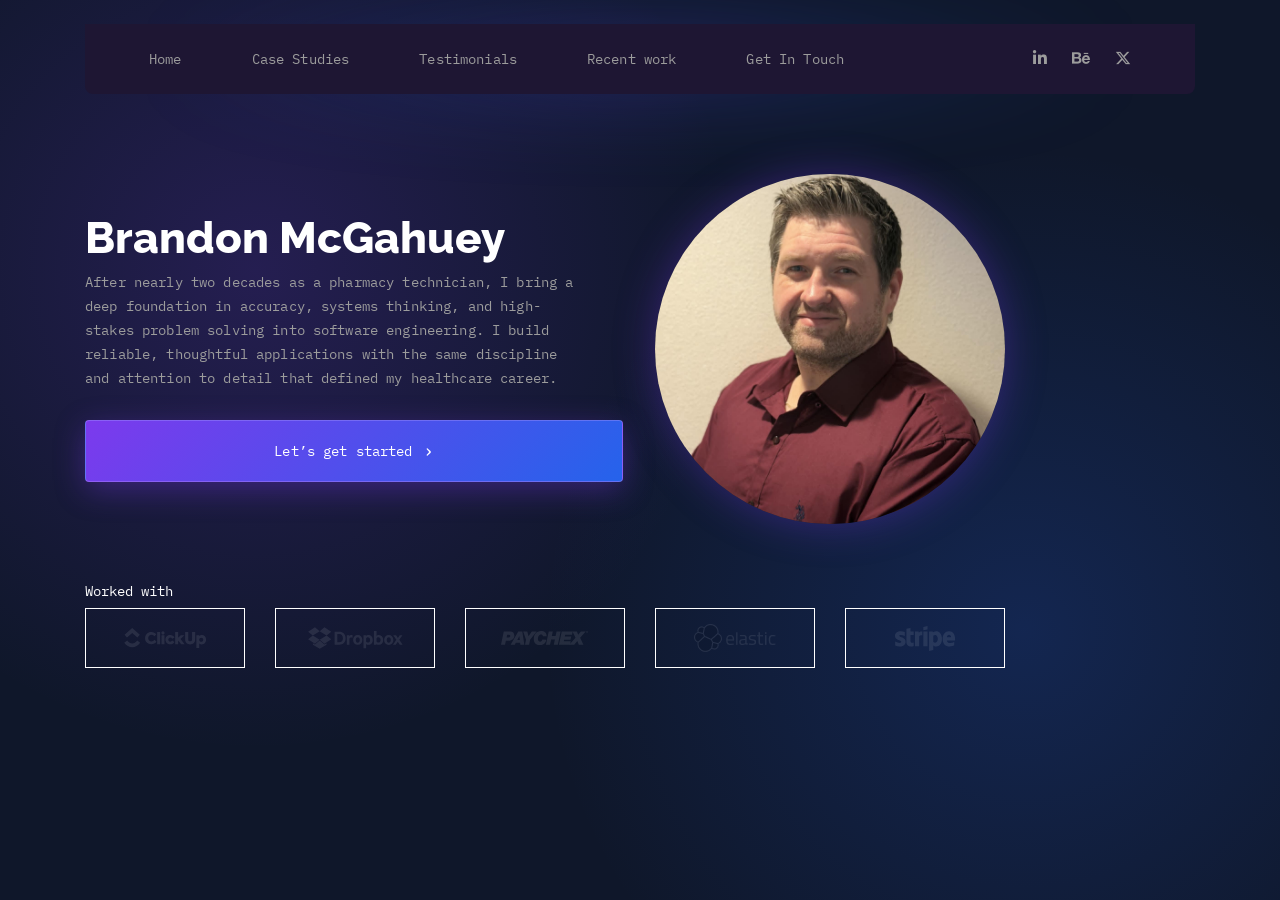
==== index.html @ 2f2c7488 "Iinitial commit - Personal Portfolio" ====
<!DOCTYPE html>
<html lang="en">
  <head>
    <meta charset="UTF-8" />
    <meta name="viewport" content="width=device-width, initial-scale=1.0" />
    <title>Personal Portfolio</title>

    <!-- Fonts -->
    <link rel="preconnect" href="https://fonts.googleapis.com" />
    <link rel="preconnect" href="https://fonts.gstatic.com" crossorigin />
    <link
      href="https://fonts.googleapis.com/css2?family=IBM+Plex+Mono:wght@400&family=Raleway:wght@800&display=swap"
      rel="stylesheet"
    />

    <!-- Font Awesome (social icons) -->
    <link
      rel="stylesheet"
      href="https://cdnjs.cloudflare.com/ajax/libs/font-awesome/6.5.0/css/all.min.css"
    />

    <link rel="stylesheet" href="styles.css" />
  </head>

  <body>
    <div class="page">
      <header class="site-header">
        <nav class="navbar">
          <ul class="nav-links">
            <li><a href="#home">Home</a></li>
            <li><a href="#case-studies">Case Studies</a></li>
            <li><a href="#testimonials">Testimonials</a></li>
            <li><a href="#recent-work">Recent work</a></li>
            <li><a href="#contact">Get In Touch</a></li>
          </ul>

          <div class="social-icons">
            <a href="https://www.linkedin.com/in/brandon-mcgahuey-cpht-8734a33b2/" 
              target="_blank"rel="noopener noreferrer"aria-label="LinkedIn"><i class="fa-brands fa-linkedin-in"></i></a>
            <a href="#" aria-label="Behance"><i class="fa-brands fa-behance"></i></a>
            <a href="#" aria-label="Twitter"><i class="fa-brands fa-x-twitter"></i></a>
          </div>
        </nav>
      </header>

      <main class="main" id="home">
        <section class="hero">
          <div class="hero-left">
            <h1 class="hero-title">Brandon McGahuey</h1>

            <p class="hero-text">
              After nearly two decades as a pharmacy technician, I bring a deep foundation in accuracy, systems thinking, and high-stakes problem solving into software engineering. I build reliable, thoughtful applications with the same discipline and attention to detail that defined my healthcare career.
            </p>

            <a class="cta" href="#case-studies">
              Let’s get started <span class="cta-arrow">›</span>
            </a>
          </div>

          <div class="hero-right">
            <img class="hero-photo" src="images/photo.jpg" alt="Portrait photo" />
          </div>
        </section>

        <section class="clients" aria-label="Worked with">
          <p class="clients-label">Worked with</p>

          <div class="clients-row">
            <div class="client-card">
              <img src="images/clickup.svg" alt="ClickUp" />
            </div>
            <div class="client-card">
              <img src="images/dropbox.svg" alt="Dropbox" />
            </div>
            <div class="client-card">
              <img src="images/paychex.svg" alt="Paychex" />
            </div>
            <div class="client-card">
              <img src="images/Elastic.png" alt="Elastic" />
            </div>
            <div class="client-card">
              <img src="images/stripe.svg" alt="Stripe" />
            </div>
          </div>
        </section>
      </main>
    </div>
  </body>
</html>
---- styles.css ----
:root {
  --bg: #0f172a;
  --card: #111827;

  --text: #ffffff;
  --muted: #9ca3af;

  --purple: #7c3aed;
  --blue: #2563eb;
  --glow: #a78bfa;

  --nav-bg: #1e1633;
  --border-dark: #ffffff;
}

* {
  box-sizing: border-box;
}

html,
body {
  height: 100%;
}

body {
  margin: 0;
  color: var(--text);
  background:
    radial-gradient(circle at 20% 30%, rgba(124, 58, 237, 0.20), transparent 40%),
    radial-gradient(circle at 80% 70%, rgba(37, 99, 235, 0.20), transparent 40%),
    var(--bg);
}

.page {
  min-height: 100vh;
}


.site-header,
.main {
  width: 1110px;
  margin: 0 auto;
}


.site-header {
  position: relative;
  padding-top: 24px;
}


.site-header::before {
  content: "";
  position: absolute;
  top: 0;
  left: 50%;
  transform: translateX(-50%);
  width: 90%;
  height: 120px;
  background: radial-gradient(
    ellipse at center,
    rgba(124, 58, 237, 0.35),
    rgba(37, 99, 235, 0.15),
    transparent 70%
  );
  filter: blur(40px);
  z-index: -1;}

.navbar {
  width: 1110px;
  min-height: 70px;      /* was height */
  height: auto;          /* allows it to grow */
  background: var(--nav-bg);
  border-radius: 0 0 8px 8px;

  display: flex;
  align-items: center;
  justify-content: space-between;
  flex-wrap: wrap;       /* allows wrapping inside */

  padding: 16px 64px;    /* vertical padding added */
  gap: 12px;             /* spacing when wrapping */
}

.nav-links {
  list-style: none;
  display: flex;
  gap: 70px;
  margin: 0;
  padding: 0;
}

.nav-links a {
  font-family: "IBM Plex Mono", monospace;
  font-size: 14px;
  font-weight: 400;
  letter-spacing: 0.01em;
  color: #9c9c9c;
  text-decoration: none;
  transition: color 180ms ease;
}

.nav-links a:hover {
  color: #ffffff;
}

.social-icons {
  display: flex;
  gap: 25px;
}

.social-icons a {
  color: #9c9c9c;
  text-decoration: none;
  transition: color 180ms ease, transform 180ms ease;
}

.social-icons a:hover {
  color: #ffffff;
  transform: translateY(-1px);
}


.main {
  padding-top: 80px;
}

.hero {
  display: flex;
  align-items: center;
  gap: 32px;
}

.hero-left {
  width: 538px;
  display: flex;
  flex-direction: column;
}

.hero-title {
  font-family: "Raleway", sans-serif;
  font-size: 44px;
  font-weight: 800;
  line-height: 1;
  letter-spacing: 0;
  color: #ffffff;
  margin: 0 0 10px 0; 
}

.hero-text {
  width: 492px;
  font-family: "IBM Plex Mono", monospace;
  font-size: 14px;
  font-weight: 400;
  line-height: 24px;
  letter-spacing: 0.01em;
  color: #9c9c9c;
  margin: 0 0 30px 0; 
}


.cta {
  display: inline-flex;
  align-items: center;
  justify-content: center;
  gap: 10px;

  padding: 21px 64px;
  border-radius: 4px;

  font-family: "IBM Plex Mono", monospace;
  font-size: 14px;
  font-weight: 400;
  letter-spacing: 0.01em;
  color: #ffffff;
  text-decoration: none;

  border: 1px solid rgba(167, 139, 250, 0.45);
  background: linear-gradient(135deg, var(--purple), var(--blue));

 
  box-shadow: 0 8px 30px rgba(124, 58, 237, 0.35);
  transition: transform 180ms ease, box-shadow 180ms ease, filter 180ms ease;
}

.cta:hover {
  transform: translateY(-1px);
  box-shadow: 0 10px 34px rgba(37, 99, 235, 0.38), 0 0 18px rgba(167, 139, 250, 0.25);
  filter: saturate(1.05);
}

.cta-arrow {
  font-size: 18px;
  line-height: 1;
}


.hero-right {
  width: 350px;
  height: 350px;
}

.hero-photo {
  width: 350px;
  height: 350px;
  border-radius: 50%;
  object-fit: cover;
  display: block;
}


.clients {
  margin-top: 60px;
}

.clients-label {
  font-family: "IBM Plex Mono", monospace;
  font-size: 14px;
  font-weight: 400;
  line-height: 1;
  letter-spacing: 0;
  color: #ffffff;
  margin: 0 0 10px 0; 
}

.clients-row {
  display: flex;
  gap: 30px;
  width: 920px;
}

.client-card {
  width: 160px;
  height: 60px;
  border: 1px solid var(--border-dark);
  display: flex;
  align-items: center;
  justify-content: center;
}

.client-card img {
  opacity: 0.3;
  max-width: 120px;
  height: auto;
}


@media (max-width: 1200px) {
  .site-header,
  .main,
  .navbar {
    width: calc(100% - 32px);
  }

  .navbar {
    padding: 20 24px;
  }

  .clients-row {
    width: 100%;
    flex-wrap: wrap;
  }
}

@media (max-width: 900px) {
  .hero {
    flex-direction: column;
    align-items: flex-start;
  }

  .hero-left {
    width: 100%;
  }

  .hero-text {
    width: 100%;
  }

  .hero-right {
    width: 280px;
    height: 280px;
  }

  .hero-photo {
    width: 280px;
    height: 280px;
  }

  .nav-links {
    gap: 22px;
    flex-wrap: wrap;
  }
}

.hero-photo {
  width: 350px;
  height: 350px;
  border-radius: 50%;
  object-fit: cover;
  object-position: 50% 3%;
  box-shadow: 0 0 40px rgba(124, 58, 237, 0.35);
}
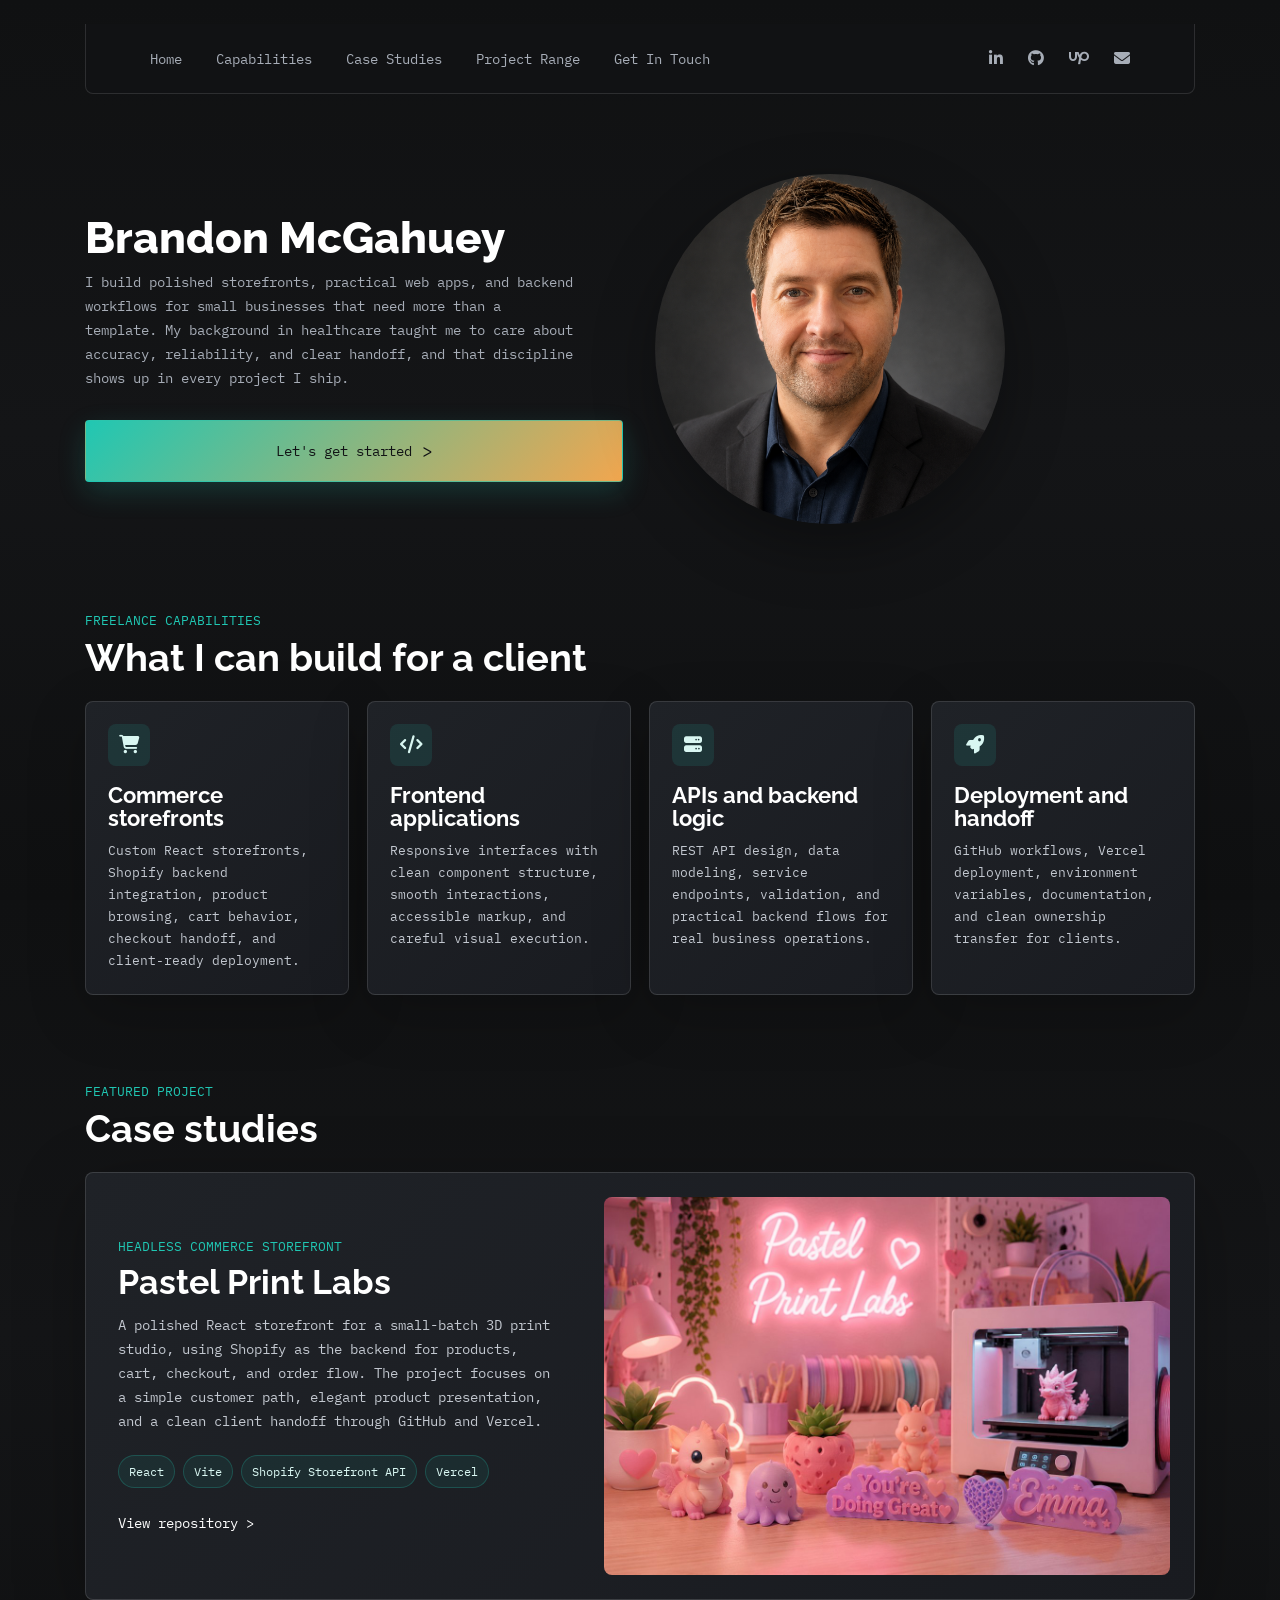
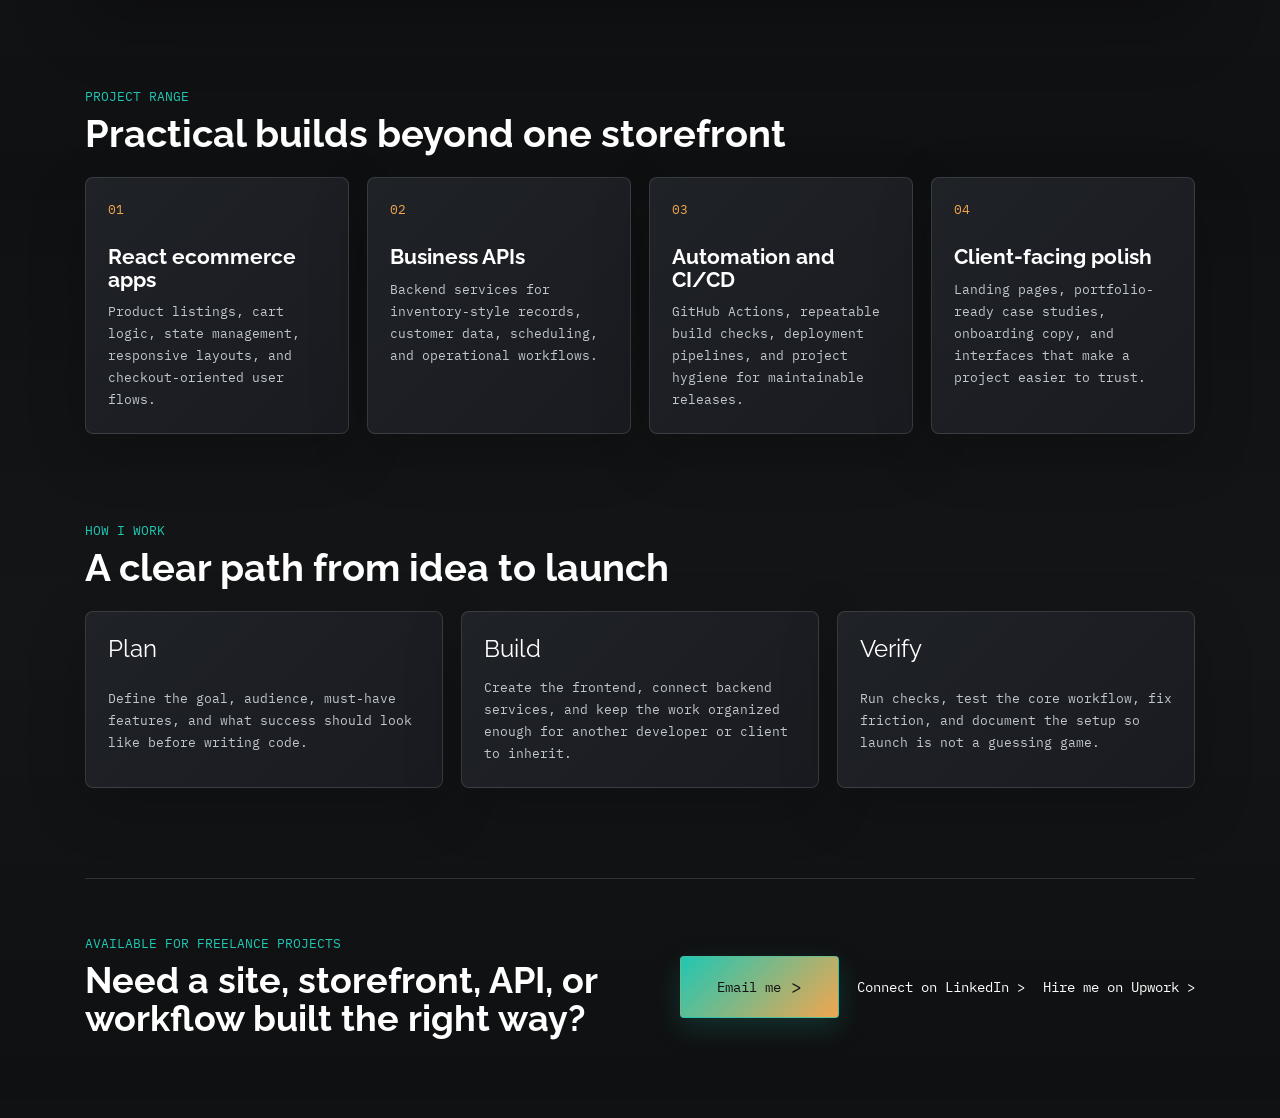
==== commit 44816336: "Update portfolio showcase" ====
--- a/index.html
+++ b/index.html
@@ -1,11 +1,12 @@
 <!DOCTYPE html>
 <html lang="en">
   <head>
+    <!-- ============ Meta / Page Setup ============ -->
     <meta charset="UTF-8" />
     <meta name="viewport" content="width=device-width, initial-scale=1.0" />
     <title>Personal Portfolio</title>
 
-    <!-- Fonts -->
+    <!-- ============ Fonts ============ -->
     <link rel="preconnect" href="https://fonts.googleapis.com" />
     <link rel="preconnect" href="https://fonts.gstatic.com" crossorigin />
     <link
@@ -13,77 +14,310 @@
       rel="stylesheet"
     />
 
-    <!-- Font Awesome (social icons) -->
+    <!-- ============ Icons (Font Awesome) ============ -->
     <link
       rel="stylesheet"
       href="https://cdnjs.cloudflare.com/ajax/libs/font-awesome/6.5.0/css/all.min.css"
     />
 
+    <!-- ============ CSS ============ -->
     <link rel="stylesheet" href="styles.css" />
   </head>
 
   <body>
+    <!-- ============ Page Wrapper (overall layout container) ============ -->
     <div class="page">
+      <!-- ============ Header / Navigation ============ -->
       <header class="site-header">
         <nav class="navbar">
+          <!-- Primary Navigation Links -->
           <ul class="nav-links">
             <li><a href="#home">Home</a></li>
+            <li><a href="#capabilities">Capabilities</a></li>
             <li><a href="#case-studies">Case Studies</a></li>
-            <li><a href="#testimonials">Testimonials</a></li>
-            <li><a href="#recent-work">Recent work</a></li>
+            <li><a href="#project-range">Project Range</a></li>
             <li><a href="#contact">Get In Touch</a></li>
           </ul>
 
+          <!-- Social Media Icons -->
           <div class="social-icons">
-            <a href="https://www.linkedin.com/in/brandon-mcgahuey-cpht-8734a33b2/" 
-              target="_blank"rel="noopener noreferrer"aria-label="LinkedIn"><i class="fa-brands fa-linkedin-in"></i></a>
-            <a href="#" aria-label="Behance"><i class="fa-brands fa-behance"></i></a>
-            <a href="#" aria-label="Twitter"><i class="fa-brands fa-x-twitter"></i></a>
+            <a
+              href="https://www.linkedin.com/in/brandon-mcgahuey-cpht-8734a33b2/"
+              target="_blank"
+              rel="noopener noreferrer"
+              aria-label="LinkedIn"
+            >
+              <i class="fa-brands fa-linkedin-in"></i>
+            </a>
+
+            <a
+              href="https://github.com/Branded4Lives"
+              target="_blank"
+              rel="noopener noreferrer"
+              aria-label="GitHub"
+            >
+              <i class="fa-brands fa-github"></i>
+            </a>
+
+            <a
+              href="https://www.upwork.com/freelancers/~014f712949679f8f4b?mp_source=share"
+              target="_blank"
+              rel="noopener noreferrer"
+              aria-label="Upwork"
+            >
+              <i class="fa-brands fa-upwork"></i>
+            </a>
+
+            <a href="mailto:bmcgahuey@gmail.com" aria-label="Email">
+              <i class="fa-solid fa-envelope"></i>
+            </a>
           </div>
         </nav>
       </header>
 
+      <!-- ============ Main Content ============ -->
       <main class="main" id="home">
+        <!-- ============ Hero Section ============ -->
         <section class="hero">
+          <!-- Left Side: Intro Text -->
           <div class="hero-left">
             <h1 class="hero-title">Brandon McGahuey</h1>
 
             <p class="hero-text">
-              After nearly two decades as a pharmacy technician, I bring a deep foundation in accuracy, systems thinking, and high-stakes problem solving into software engineering. I build reliable, thoughtful applications with the same discipline and attention to detail that defined my healthcare career.
+              I build polished storefronts, practical web apps, and backend
+              workflows for small businesses that need more than a template.
+              My background in healthcare taught me to care about accuracy,
+              reliability, and clear handoff, and that discipline shows up in
+              every project I ship.
             </p>
 
+            <!-- Call-to-Action Button/Link -->
             <a class="cta" href="#case-studies">
-              Let’s get started <span class="cta-arrow">›</span>
-            </a>
-          </div>
-
+              Let's get started <span class="cta-arrow">&gt;</span>
+            </a>
+          </div>
+
+          <!-- Right Side: Profile Image -->
           <div class="hero-right">
-            <img class="hero-photo" src="images/photo.jpg" alt="Portrait photo" />
-          </div>
-        </section>
-
-        <section class="clients" aria-label="Worked with">
-          <p class="clients-label">Worked with</p>
-
-          <div class="clients-row">
-            <div class="client-card">
-              <img src="images/clickup.svg" alt="ClickUp" />
+            <img
+              class="hero-photo"
+              src="images/profileimage.png"
+              alt="Portrait photo"
+            />
+          </div>
+        </section>
+
+        <!-- ============ Capabilities Section ============ -->
+        <section class="capabilities" id="capabilities" aria-label="Capabilities">
+          <div class="section-heading">
+            <p class="section-kicker">Freelance capabilities</p>
+            <h2>What I can build for a client</h2>
+          </div>
+
+          <div class="capability-grid">
+            <article class="capability-card">
+              <i class="fa-solid fa-cart-shopping" aria-hidden="true"></i>
+              <h3>Commerce storefronts</h3>
+              <p>
+                Custom React storefronts, Shopify backend integration, product
+                browsing, cart behavior, checkout handoff, and client-ready
+                deployment.
+              </p>
+            </article>
+
+            <article class="capability-card">
+              <i class="fa-solid fa-code" aria-hidden="true"></i>
+              <h3>Frontend applications</h3>
+              <p>
+                Responsive interfaces with clean component structure, smooth
+                interactions, accessible markup, and careful visual execution.
+              </p>
+            </article>
+
+            <article class="capability-card">
+              <i class="fa-solid fa-server" aria-hidden="true"></i>
+              <h3>APIs and backend logic</h3>
+              <p>
+                REST API design, data modeling, service endpoints, validation,
+                and practical backend flows for real business operations.
+              </p>
+            </article>
+
+            <article class="capability-card">
+              <i class="fa-solid fa-rocket" aria-hidden="true"></i>
+              <h3>Deployment and handoff</h3>
+              <p>
+                GitHub workflows, Vercel deployment, environment variables,
+                documentation, and clean ownership transfer for clients.
+              </p>
+            </article>
+          </div>
+        </section>
+
+        <!-- ============ Case Studies Section ============ -->
+        <section class="case-studies" id="case-studies">
+          <div class="section-heading">
+            <p class="section-kicker">Featured project</p>
+            <h2>Case studies</h2>
+          </div>
+
+          <article class="case-study-card">
+            <div class="case-study-copy">
+              <p class="project-type">Headless commerce storefront</p>
+              <h3>Pastel Print Labs</h3>
+
+              <p>
+                A polished React storefront for a small-batch 3D print studio,
+                using Shopify as the backend for products, cart, checkout, and
+                order flow. The project focuses on a simple customer path,
+                elegant product presentation, and a clean client handoff through
+                GitHub and Vercel.
+              </p>
+
+              <div class="project-tags" aria-label="Project technologies">
+                <span>React</span>
+                <span>Vite</span>
+                <span>Shopify Storefront API</span>
+                <span>Vercel</span>
+              </div>
+
+              <div class="project-actions">
+                <a
+                  class="project-link"
+                  href="https://github.com/Branded4Lives/Paste_print_labs_website_storefront"
+                  target="_blank"
+                  rel="noopener noreferrer"
+                >
+                  View repository <span aria-hidden="true">&gt;</span>
+                </a>
+              </div>
             </div>
-            <div class="client-card">
-              <img src="images/dropbox.svg" alt="Dropbox" />
-            </div>
-            <div class="client-card">
-              <img src="images/paychex.svg" alt="Paychex" />
-            </div>
-            <div class="client-card">
-              <img src="images/Elastic.png" alt="Elastic" />
-            </div>
-            <div class="client-card">
-              <img src="images/stripe.svg" alt="Stripe" />
-            </div>
+
+            <a
+              class="case-study-media"
+              href="https://github.com/Branded4Lives/Paste_print_labs_website_storefront"
+              target="_blank"
+              rel="noopener noreferrer"
+              aria-label="View Pastel Print Labs repository"
+            >
+              <img
+                src="images/pastel-print-labs.jpg"
+                alt="Pastel Print Labs storefront preview"
+              />
+            </a>
+          </article>
+        </section>
+
+        <!-- ============ Project Range Section ============ -->
+        <section class="project-range" id="project-range">
+          <div class="section-heading">
+            <p class="section-kicker">Project range</p>
+            <h2>Practical builds beyond one storefront</h2>
+          </div>
+
+          <div class="range-grid">
+            <article class="range-card">
+              <span>01</span>
+              <h3>React ecommerce apps</h3>
+              <p>
+                Product listings, cart logic, state management, responsive layouts,
+                and checkout-oriented user flows.
+              </p>
+            </article>
+
+            <article class="range-card">
+              <span>02</span>
+              <h3>Business APIs</h3>
+              <p>
+                Backend services for inventory-style records, customer data,
+                scheduling, and operational workflows.
+              </p>
+            </article>
+
+            <article class="range-card">
+              <span>03</span>
+              <h3>Automation and CI/CD</h3>
+              <p>
+                GitHub Actions, repeatable build checks, deployment pipelines,
+                and project hygiene for maintainable releases.
+              </p>
+            </article>
+
+            <article class="range-card">
+              <span>04</span>
+              <h3>Client-facing polish</h3>
+              <p>
+                Landing pages, portfolio-ready case studies, onboarding copy,
+                and interfaces that make a project easier to trust.
+              </p>
+            </article>
+          </div>
+        </section>
+
+        <!-- ============ Process Section ============ -->
+        <section class="process" id="process">
+          <div class="section-heading">
+            <p class="section-kicker">How I work</p>
+            <h2>A clear path from idea to launch</h2>
+          </div>
+
+          <div class="process-list">
+            <article class="process-step">
+              <span>Plan</span>
+              <p>
+                Define the goal, audience, must-have features, and what success
+                should look like before writing code.
+              </p>
+            </article>
+
+            <article class="process-step">
+              <span>Build</span>
+              <p>
+                Create the frontend, connect backend services, and keep the work
+                organized enough for another developer or client to inherit.
+              </p>
+            </article>
+
+            <article class="process-step">
+              <span>Verify</span>
+              <p>
+                Run checks, test the core workflow, fix friction, and document
+                the setup so launch is not a guessing game.
+              </p>
+            </article>
+          </div>
+        </section>
+
+        <!-- ============ Contact Section ============ -->
+        <section class="contact-section" id="contact">
+          <div>
+            <p class="section-kicker">Available for freelance projects</p>
+            <h2>Need a site, storefront, API, or workflow built the right way?</h2>
+          </div>
+
+          <div class="contact-actions">
+            <a class="cta" href="mailto:bmcgahuey@gmail.com">
+              Email me <span class="cta-arrow">&gt;</span>
+            </a>
+            <a
+              class="project-link"
+              href="https://www.linkedin.com/in/brandon-mcgahuey-cpht-8734a33b2/"
+              target="_blank"
+              rel="noopener noreferrer"
+            >
+              Connect on LinkedIn <span aria-hidden="true">&gt;</span>
+            </a>
+            <a
+              class="project-link"
+              href="https://www.upwork.com/freelancers/~014f712949679f8f4b?mp_source=share"
+              target="_blank"
+              rel="noopener noreferrer"
+            >
+              Hire me on Upwork <span aria-hidden="true">&gt;</span>
+            </a>
           </div>
         </section>
       </main>
     </div>
   </body>
-</html>+</html>
--- a/styles.css
+++ b/styles.css
@@ -1,19 +1,27 @@
-
+/* =========================================================
+   1) CSS Variables (Theme / Colors)
+   ========================================================= */
 
 :root {
-  --bg: #0f172a;
-  --card: #111827;
+  --bg: #101112;
+  --surface: #17191c;
+  --surface-strong: #1f2227;
+  --card: #191b20;
 
   --text: #ffffff;
-  --muted: #9ca3af;
-
-  --purple: #7c3aed;
-  --blue: #2563eb;
-  --glow: #a78bfa;
-
-  --nav-bg: #1e1633;
-  --border-dark: #ffffff;
-}
+  --muted: #a7adb7;
+
+  --accent: #20c7b3;
+  --accent-warm: #f1a64f;
+  --accent-soft: #d9f7f2;
+
+  --nav-bg: rgba(18, 19, 21, 0.94);
+  --border: rgba(255, 255, 255, 0.12);
+}
+
+/* =========================================================
+   2) Global Reset / Base Setup
+   ========================================================= */
 
 * {
   box-sizing: border-box;
@@ -24,19 +32,25 @@
   height: 100%;
 }
 
+/* =========================================================
+   3) Body / Page Background
+   ========================================================= */
+
 body {
   margin: 0;
   color: var(--text);
-  background:
-    radial-gradient(circle at 20% 30%, rgba(124, 58, 237, 0.20), transparent 40%),
-    radial-gradient(circle at 80% 70%, rgba(37, 99, 235, 0.20), transparent 40%),
-    var(--bg);
-}
-
+  background: linear-gradient(180deg, #101112 0%, #141517 48%, #0f1011 100%);
+}
+
+/* Page wrapper to ensure full height layout */
 .page {
   min-height: 100vh;
 }
 
+/* =========================================================
+   4) Layout Container Widths
+   - Centers header + main content to 1110px
+   ========================================================= */
 
 .site-header,
 .main {
@@ -44,50 +58,45 @@
   margin: 0 auto;
 }
 
+/* =========================================================
+   5) Header Area
+   ========================================================= */
 
 .site-header {
   position: relative;
   padding-top: 24px;
 }
 
-
-.site-header::before {
-  content: "";
-  position: absolute;
-  top: 0;
-  left: 50%;
-  transform: translateX(-50%);
-  width: 90%;
-  height: 120px;
-  background: radial-gradient(
-    ellipse at center,
-    rgba(124, 58, 237, 0.35),
-    rgba(37, 99, 235, 0.15),
-    transparent 70%
-  );
-  filter: blur(40px);
-  z-index: -1;}
+/* =========================================================
+   6) Navigation Bar (Header)
+   ========================================================= */
 
 .navbar {
   width: 1110px;
-  min-height: 70px;      /* was height */
-  height: auto;          /* allows it to grow */
+  min-height: 70px;
+  height: auto;
   background: var(--nav-bg);
+  border: 1px solid var(--border);
+  border-top: 0;
   border-radius: 0 0 8px 8px;
 
   display: flex;
   align-items: center;
   justify-content: space-between;
-  flex-wrap: wrap;       /* allows wrapping inside */
-
-  padding: 16px 64px;    /* vertical padding added */
-  gap: 12px;             /* spacing when wrapping */
-}
+  flex-wrap: wrap;
+
+  padding: 16px 64px;
+  gap: 12px;
+}
+
+/* =========================================================
+   7) Navigation Links
+   ========================================================= */
 
 .nav-links {
   list-style: none;
   display: flex;
-  gap: 70px;
+  gap: 34px;
   margin: 0;
   padding: 0;
 }
@@ -96,8 +105,8 @@
   font-family: "IBM Plex Mono", monospace;
   font-size: 14px;
   font-weight: 400;
-  letter-spacing: 0.01em;
-  color: #9c9c9c;
+  letter-spacing: 0;
+  color: var(--muted);
   text-decoration: none;
   transition: color 180ms ease;
 }
@@ -106,13 +115,17 @@
   color: #ffffff;
 }
 
+/* =========================================================
+   8) Social Icons
+   ========================================================= */
+
 .social-icons {
   display: flex;
   gap: 25px;
 }
 
 .social-icons a {
-  color: #9c9c9c;
+  color: var(--muted);
   text-decoration: none;
   transition: color 180ms ease, transform 180ms ease;
 }
@@ -122,11 +135,18 @@
   transform: translateY(-1px);
 }
 
+/* =========================================================
+   9) Main Spacing
+   ========================================================= */
 
 .main {
   padding-top: 80px;
 }
 
+/* =========================================================
+   10) Hero Section Layout
+   ========================================================= */
+
 .hero {
   display: flex;
   align-items: center;
@@ -139,6 +159,7 @@
   flex-direction: column;
 }
 
+/* Hero Title */
 .hero-title {
   font-family: "Raleway", sans-serif;
   font-size: 44px;
@@ -146,20 +167,24 @@
   line-height: 1;
   letter-spacing: 0;
   color: #ffffff;
-  margin: 0 0 10px 0; 
-}
-
+  margin: 0 0 10px 0;
+}
+
+/* Hero Body Text */
 .hero-text {
   width: 492px;
   font-family: "IBM Plex Mono", monospace;
   font-size: 14px;
   font-weight: 400;
   line-height: 24px;
-  letter-spacing: 0.01em;
-  color: #9c9c9c;
-  margin: 0 0 30px 0; 
-}
-
+  letter-spacing: 0;
+  color: var(--muted);
+  margin: 0 0 30px 0;
+}
+
+/* =========================================================
+   11) Call-To-Action Button (CTA)
+   ========================================================= */
 
 .cta {
   display: inline-flex;
@@ -173,21 +198,20 @@
   font-family: "IBM Plex Mono", monospace;
   font-size: 14px;
   font-weight: 400;
-  letter-spacing: 0.01em;
-  color: #ffffff;
+  letter-spacing: 0;
+  color: #111315;
   text-decoration: none;
 
-  border: 1px solid rgba(167, 139, 250, 0.45);
-  background: linear-gradient(135deg, var(--purple), var(--blue));
-
- 
-  box-shadow: 0 8px 30px rgba(124, 58, 237, 0.35);
+  border: 1px solid rgba(32, 199, 179, 0.55);
+  background: linear-gradient(135deg, var(--accent), var(--accent-warm));
+
+  box-shadow: 0 10px 28px rgba(32, 199, 179, 0.18);
   transition: transform 180ms ease, box-shadow 180ms ease, filter 180ms ease;
 }
 
 .cta:hover {
   transform: translateY(-1px);
-  box-shadow: 0 10px 34px rgba(37, 99, 235, 0.38), 0 0 18px rgba(167, 139, 250, 0.25);
+  box-shadow: 0 14px 36px rgba(241, 166, 79, 0.18);
   filter: saturate(1.05);
 }
 
@@ -196,6 +220,9 @@
   line-height: 1;
 }
 
+/* =========================================================
+   12) Hero Image
+   ========================================================= */
 
 .hero-right {
   width: 350px;
@@ -210,61 +237,311 @@
   display: block;
 }
 
-
-.clients {
-  margin-top: 60px;
-}
-
-.clients-label {
-  font-family: "IBM Plex Mono", monospace;
-  font-size: 14px;
-  font-weight: 400;
+/* =========================================================
+   13) Shared Section Elements
+   ========================================================= */
+
+.capabilities,
+.case-studies,
+.project-range,
+.process,
+.contact-section {
+  margin-top: 90px;
+}
+
+.contact-section {
+  padding-bottom: 80px;
+}
+
+.section-heading {
+  margin-bottom: 24px;
+}
+
+.section-kicker,
+.project-type {
+  font-family: "IBM Plex Mono", monospace;
+  font-size: 13px;
   line-height: 1;
   letter-spacing: 0;
-  color: #ffffff;
-  margin: 0 0 10px 0; 
-}
-
-.clients-row {
-  display: flex;
-  gap: 30px;
-  width: 920px;
-}
-
-.client-card {
-  width: 160px;
-  height: 60px;
-  border: 1px solid var(--border-dark);
-  display: flex;
+  color: var(--accent);
+  margin: 0 0 12px 0;
+  text-transform: uppercase;
+}
+
+.section-heading h2 {
+  font-family: "Raleway", sans-serif;
+  font-size: 38px;
+  line-height: 1;
+  color: #ffffff;
+  margin: 0;
+}
+
+/* =========================================================
+   14) Capabilities
+   ========================================================= */
+
+.capability-grid {
+  display: grid;
+  grid-template-columns: repeat(4, minmax(0, 1fr));
+  gap: 18px;
+}
+
+.capability-card,
+.range-card,
+.process-step {
+  border: 1px solid rgba(248, 248, 248, 0.13);
+  border-radius: 8px;
+  background: linear-gradient(135deg, var(--surface-strong), var(--card));
+  box-shadow: 0 18px 60px rgba(0, 0, 0, 0.2);
+}
+
+.capability-card {
+  min-height: 250px;
+  padding: 22px;
+}
+
+.capability-card i {
+  display: inline-flex;
+  width: 42px;
+  height: 42px;
   align-items: center;
   justify-content: center;
-}
-
-.client-card img {
-  opacity: 0.3;
-  max-width: 120px;
-  height: auto;
-}
-
+  border-radius: 8px;
+  background: rgba(32, 199, 179, 0.12);
+  color: var(--accent-soft);
+  font-size: 18px;
+}
+
+.capability-card h3,
+.range-card h3,
+.process-step span {
+  font-family: "Raleway", sans-serif;
+  color: #ffffff;
+}
+
+.capability-card h3 {
+  margin: 18px 0 10px;
+  font-size: 22px;
+  line-height: 1.05;
+}
+
+.capability-card p,
+.range-card p,
+.process-step p {
+  font-family: "IBM Plex Mono", monospace;
+  font-size: 13px;
+  line-height: 22px;
+  color: #c2c7cf;
+  margin: 0;
+}
+
+/* =========================================================
+   15) Case Studies / Project Cards
+   ========================================================= */
+
+.case-study-card {
+  display: grid;
+  grid-template-columns: minmax(0, 0.9fr) minmax(420px, 1.1fr);
+  gap: 30px;
+  align-items: stretch;
+  border: 1px solid rgba(248, 248, 248, 0.14);
+  border-radius: 8px;
+  padding: 24px;
+  background: linear-gradient(135deg, var(--surface-strong), var(--card));
+  box-shadow: 0 18px 70px rgba(0, 0, 0, 0.28);
+}
+
+.case-study-copy {
+  display: flex;
+  min-width: 0;
+  flex-direction: column;
+  justify-content: center;
+  padding: 8px;
+}
+
+.case-study-copy h3 {
+  font-family: "Raleway", sans-serif;
+  font-size: 34px;
+  line-height: 1;
+  color: #ffffff;
+  margin: 0 0 14px 0;
+}
+
+.case-study-copy p:not(.project-type) {
+  font-family: "IBM Plex Mono", monospace;
+  font-size: 14px;
+  line-height: 24px;
+  color: #c2c7cf;
+  margin: 0;
+}
+
+.project-tags {
+  display: flex;
+  flex-wrap: wrap;
+  gap: 8px;
+  margin-top: 22px;
+}
+
+.project-tags span {
+  border: 1px solid rgba(32, 199, 179, 0.24);
+  border-radius: 999px;
+  padding: 8px 10px;
+  background: rgba(32, 199, 179, 0.08);
+  color: var(--accent-soft);
+  font-family: "IBM Plex Mono", monospace;
+  font-size: 12px;
+}
+
+.project-actions {
+  margin-top: 26px;
+}
+
+.project-link {
+  display: inline-flex;
+  align-items: center;
+  gap: 8px;
+  color: #ffffff;
+  font-family: "IBM Plex Mono", monospace;
+  font-size: 14px;
+  text-decoration: none;
+  transition: color 180ms ease, transform 180ms ease;
+}
+
+.project-link:hover {
+  color: var(--accent);
+  transform: translateX(2px);
+}
+
+.case-study-media {
+  display: block;
+  min-height: 340px;
+  overflow: hidden;
+  border-radius: 8px;
+  background: #111315;
+}
+
+.case-study-media img {
+  display: block;
+  width: 100%;
+  height: 100%;
+  min-height: 340px;
+  object-fit: cover;
+  transition: transform 500ms ease;
+}
+
+.case-study-media:hover img {
+  transform: scale(1.03);
+}
+
+/* =========================================================
+   16) Project Range / Process / Contact
+   ========================================================= */
+
+.range-grid {
+  display: grid;
+  grid-template-columns: repeat(4, minmax(0, 1fr));
+  gap: 18px;
+}
+
+.range-card {
+  min-height: 220px;
+  padding: 22px;
+}
+
+.range-card span {
+  display: inline-flex;
+  margin-bottom: 28px;
+  font-family: "IBM Plex Mono", monospace;
+  color: var(--accent-warm);
+  font-size: 13px;
+}
+
+.range-card h3 {
+  margin: 0 0 10px;
+  font-size: 21px;
+  line-height: 1.08;
+}
+
+.process-list {
+  display: grid;
+  grid-template-columns: repeat(3, minmax(0, 1fr));
+  gap: 18px;
+}
+
+.process-step {
+  display: grid;
+  gap: 14px;
+  padding: 22px;
+}
+
+.process-step span {
+  font-size: 24px;
+}
+
+.contact-section {
+  display: flex;
+  align-items: center;
+  justify-content: space-between;
+  gap: 34px;
+  border-top: 1px solid rgba(248, 248, 248, 0.14);
+  padding-top: 58px;
+}
+
+.contact-section h2 {
+  max-width: 660px;
+  font-family: "Raleway", sans-serif;
+  font-size: 36px;
+  line-height: 1.05;
+  color: #ffffff;
+  margin: 0;
+}
+
+.contact-actions {
+  display: flex;
+  flex: 0 0 auto;
+  align-items: center;
+  gap: 18px;
+}
+
+.contact-actions .cta {
+  padding-inline: 36px;
+}
+
+/* =========================================================
+   17) Responsive Styles
+   ========================================================= */
 
 @media (max-width: 1200px) {
   .site-header,
-  .main,
+  .main {
+    width: calc(100% - 32px);
+  }
+
   .navbar {
-    width: calc(100% - 32px);
-  }
-
-  .navbar {
-    padding: 20 24px;
-  }
-
-  .clients-row {
     width: 100%;
-    flex-wrap: wrap;
+    padding: 20px 24px;
+  }
+
+  .capability-grid,
+  .range-grid {
+    grid-template-columns: repeat(2, minmax(0, 1fr));
+  }
+
+  .case-study-card {
+    grid-template-columns: 1fr;
+  }
+
+  .contact-section {
+    align-items: flex-start;
+    flex-direction: column;
   }
 }
 
 @media (max-width: 900px) {
+  .main {
+    padding-top: 56px;
+  }
+
   .hero {
     flex-direction: column;
     align-items: flex-start;
@@ -289,16 +566,52 @@
   }
 
   .nav-links {
-    gap: 22px;
+    gap: 16px 22px;
     flex-wrap: wrap;
   }
-}
+
+  .nav-links a {
+    font-size: 13px;
+  }
+
+  .capabilities,
+  .case-studies,
+  .project-range,
+  .process,
+  .contact-section {
+    margin-top: 70px;
+  }
+
+  .capability-grid,
+  .range-grid,
+  .process-list {
+    grid-template-columns: 1fr;
+  }
+
+  .case-study-card {
+    padding: 18px;
+  }
+
+  .case-study-media,
+  .case-study-media img {
+    min-height: 260px;
+  }
+
+  .contact-actions {
+    align-items: flex-start;
+    flex-direction: column;
+  }
+
+  .contact-section h2 {
+    font-size: 30px;
+  }
+}
+
+/* =========================================================
+   18) Hero Image Position
+   ========================================================= */
 
 .hero-photo {
-  width: 350px;
-  height: 350px;
-  border-radius: 50%;
-  object-fit: cover;
   object-position: 50% 3%;
-  box-shadow: 0 0 40px rgba(124, 58, 237, 0.35);
-}+  box-shadow: 0 22px 60px rgba(0, 0, 0, 0.34);
+}
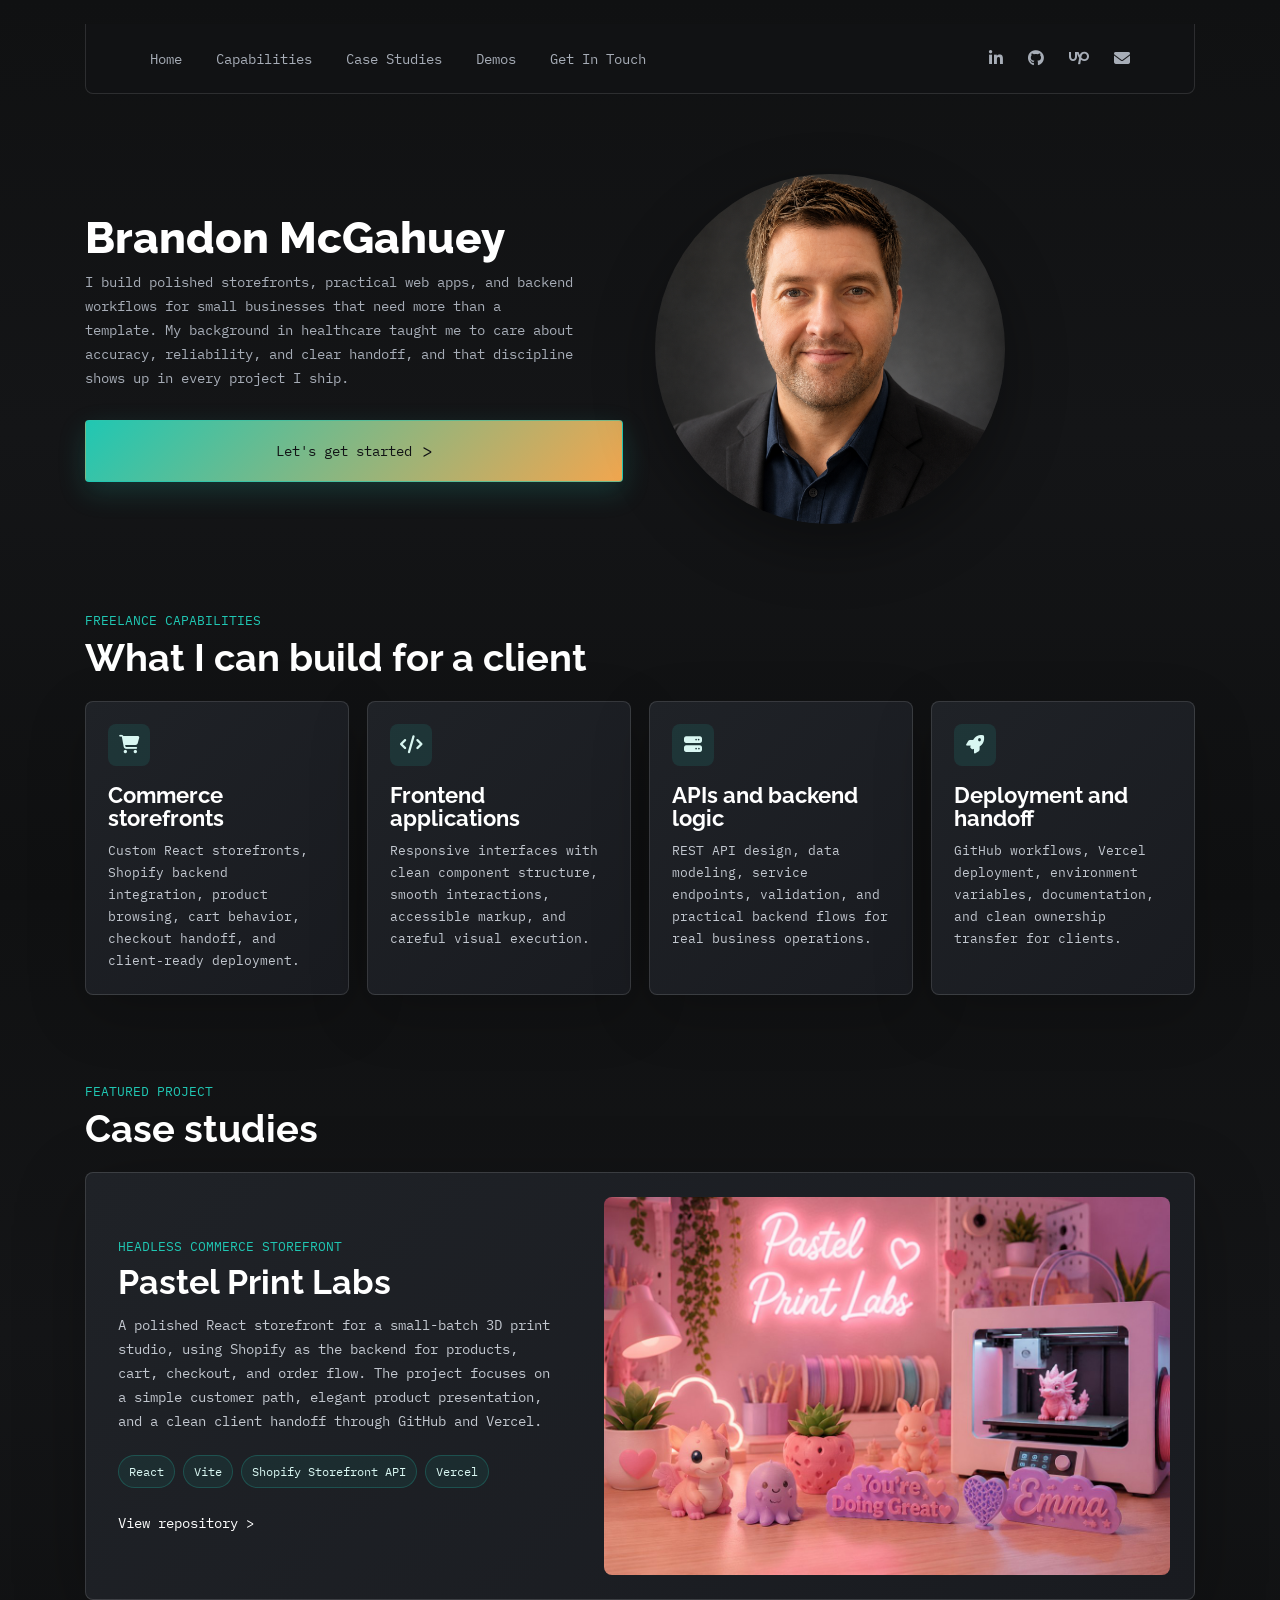
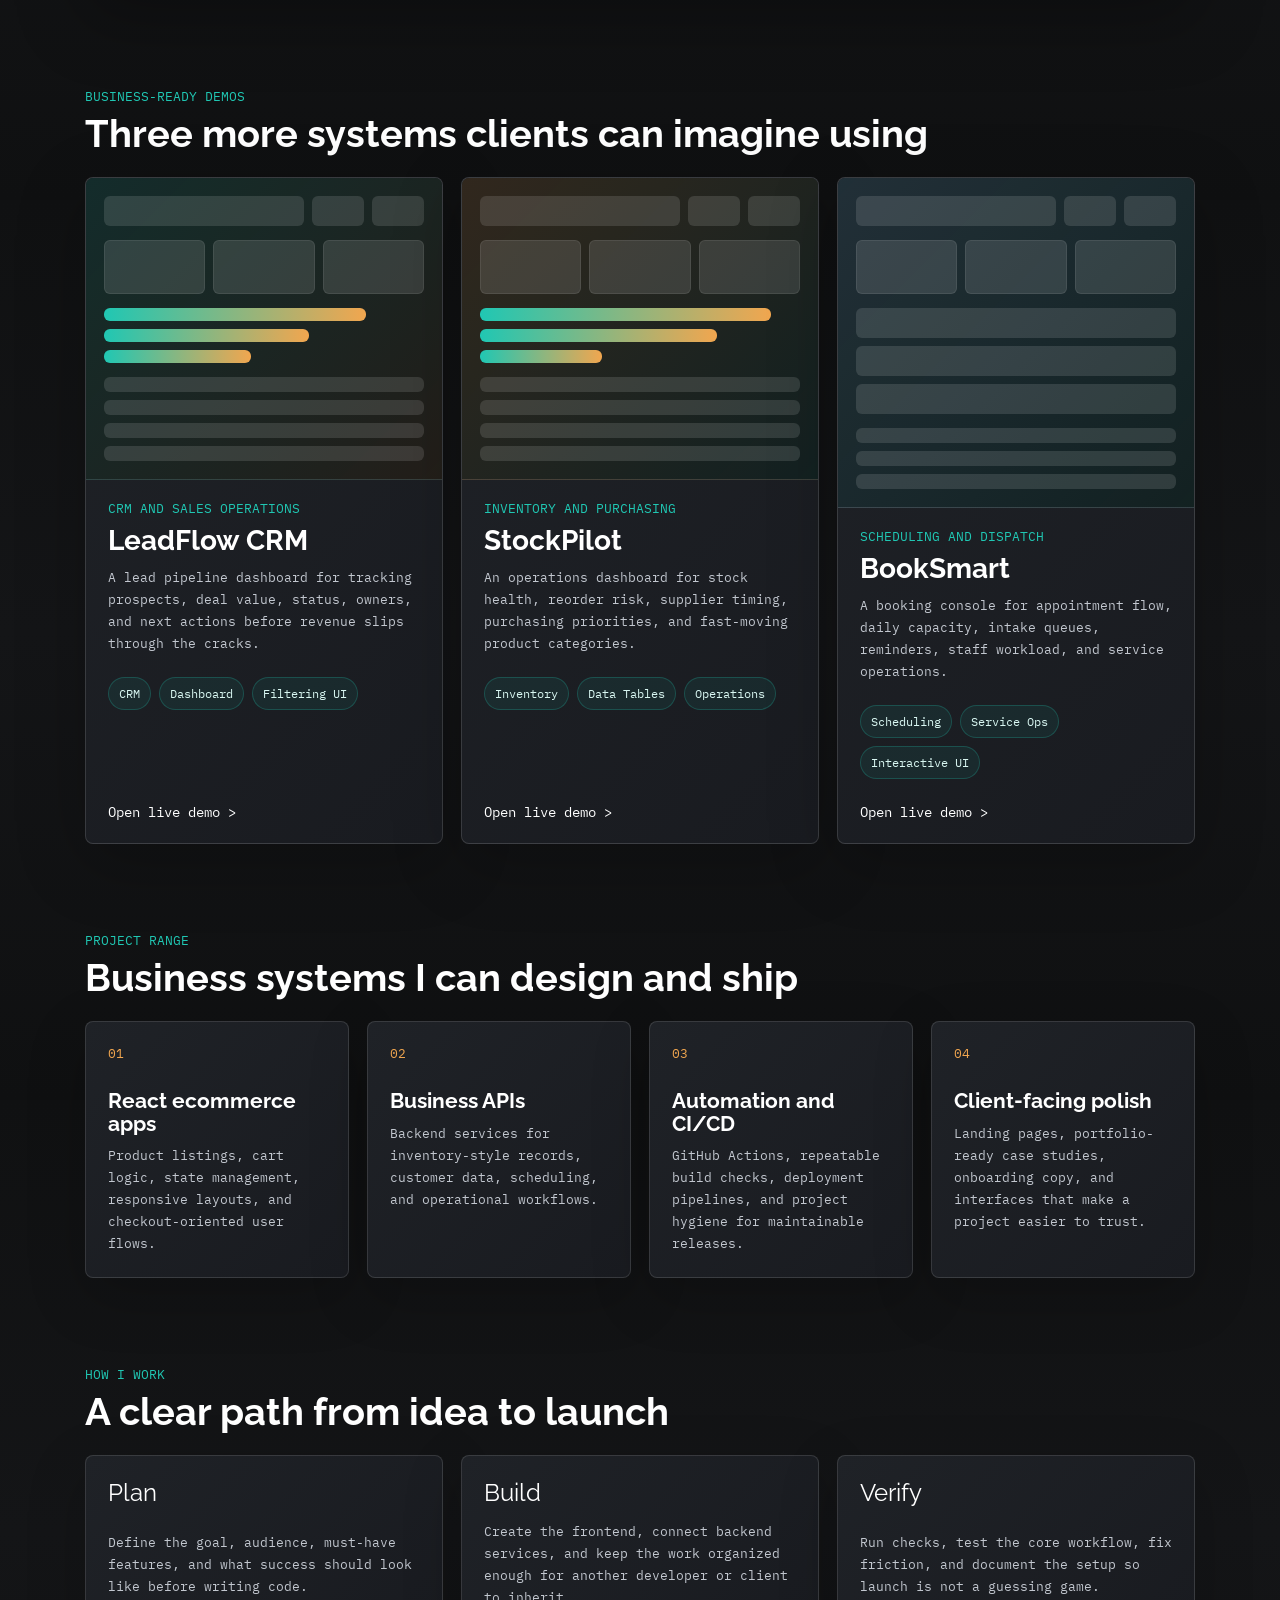
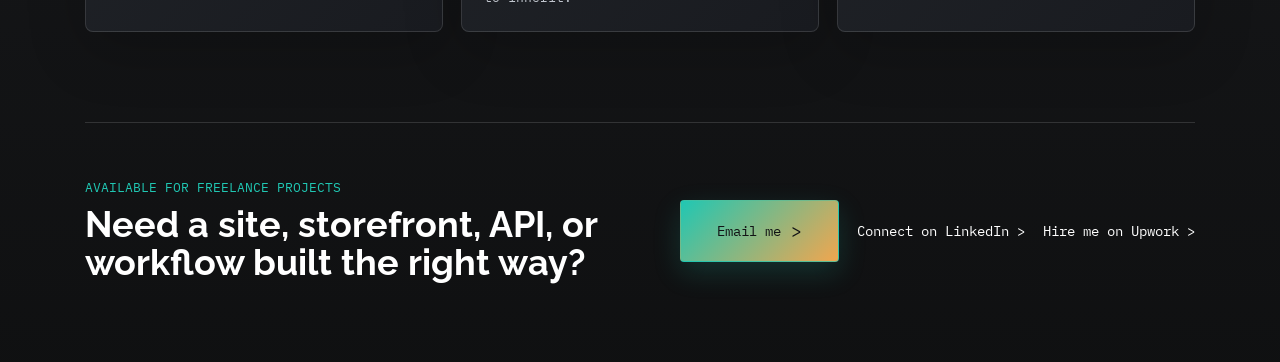
==== commit 7e73df18: "Add business software portfolio demos" ====
--- a/index.html
+++ b/index.html
@@ -35,7 +35,7 @@
             <li><a href="#home">Home</a></li>
             <li><a href="#capabilities">Capabilities</a></li>
             <li><a href="#case-studies">Case Studies</a></li>
-            <li><a href="#project-range">Project Range</a></li>
+            <li><a href="#project-demos">Demos</a></li>
             <li><a href="#contact">Get In Touch</a></li>
           </ul>
 
@@ -208,11 +208,164 @@
           </article>
         </section>
 
+        <!-- ============ Project Demos Section ============ -->
+        <section class="project-demos" id="project-demos">
+          <div class="section-heading">
+            <p class="section-kicker">Business-ready demos</p>
+            <h2>Three more systems clients can imagine using</h2>
+          </div>
+
+          <div class="demo-project-grid">
+            <article class="demo-project-card">
+              <a
+                class="demo-preview"
+                href="projects/leadflow-crm/"
+                aria-label="Open LeadFlow CRM demo"
+              >
+                <div class="preview-toolbar">
+                  <span></span>
+                  <span></span>
+                  <span></span>
+                </div>
+                <div class="preview-kpis">
+                  <span></span>
+                  <span></span>
+                  <span></span>
+                </div>
+                <div class="preview-bars">
+                  <span style="width: 82%"></span>
+                  <span style="width: 64%"></span>
+                  <span style="width: 46%"></span>
+                </div>
+                <div class="preview-table">
+                  <span></span>
+                  <span></span>
+                  <span></span>
+                  <span></span>
+                </div>
+              </a>
+
+              <div class="demo-project-copy">
+                <p class="project-type">CRM and sales operations</p>
+                <h3>LeadFlow CRM</h3>
+                <p>
+                  A lead pipeline dashboard for tracking prospects, deal value,
+                  status, owners, and next actions before revenue slips through
+                  the cracks.
+                </p>
+                <div class="project-tags">
+                  <span>CRM</span>
+                  <span>Dashboard</span>
+                  <span>Filtering UI</span>
+                </div>
+                <a class="project-link" href="projects/leadflow-crm/">
+                  Open live demo <span aria-hidden="true">&gt;</span>
+                </a>
+              </div>
+            </article>
+
+            <article class="demo-project-card">
+              <a
+                class="demo-preview inventory-preview"
+                href="projects/stockpilot-inventory/"
+                aria-label="Open StockPilot inventory demo"
+              >
+                <div class="preview-toolbar">
+                  <span></span>
+                  <span></span>
+                  <span></span>
+                </div>
+                <div class="preview-kpis">
+                  <span></span>
+                  <span></span>
+                  <span></span>
+                </div>
+                <div class="preview-bars">
+                  <span style="width: 91%"></span>
+                  <span style="width: 74%"></span>
+                  <span style="width: 38%"></span>
+                </div>
+                <div class="preview-table">
+                  <span></span>
+                  <span></span>
+                  <span></span>
+                  <span></span>
+                </div>
+              </a>
+
+              <div class="demo-project-copy">
+                <p class="project-type">Inventory and purchasing</p>
+                <h3>StockPilot</h3>
+                <p>
+                  An operations dashboard for stock health, reorder risk,
+                  supplier timing, purchasing priorities, and fast-moving
+                  product categories.
+                </p>
+                <div class="project-tags">
+                  <span>Inventory</span>
+                  <span>Data Tables</span>
+                  <span>Operations</span>
+                </div>
+                <a class="project-link" href="projects/stockpilot-inventory/">
+                  Open live demo <span aria-hidden="true">&gt;</span>
+                </a>
+              </div>
+            </article>
+
+            <article class="demo-project-card">
+              <a
+                class="demo-preview scheduler-preview"
+                href="projects/booksmart-scheduler/"
+                aria-label="Open BookSmart scheduler demo"
+              >
+                <div class="preview-toolbar">
+                  <span></span>
+                  <span></span>
+                  <span></span>
+                </div>
+                <div class="preview-kpis">
+                  <span></span>
+                  <span></span>
+                  <span></span>
+                </div>
+                <div class="preview-schedule">
+                  <span></span>
+                  <span></span>
+                  <span></span>
+                </div>
+                <div class="preview-table">
+                  <span></span>
+                  <span></span>
+                  <span></span>
+                </div>
+              </a>
+
+              <div class="demo-project-copy">
+                <p class="project-type">Scheduling and dispatch</p>
+                <h3>BookSmart</h3>
+                <p>
+                  A booking console for appointment flow, daily capacity,
+                  intake queues, reminders, staff workload, and service
+                  operations.
+                </p>
+                <div class="project-tags">
+                  <span>Scheduling</span>
+                  <span>Service Ops</span>
+                  <span>Interactive UI</span>
+                </div>
+                <a class="project-link" href="projects/booksmart-scheduler/">
+                  Open live demo <span aria-hidden="true">&gt;</span>
+                </a>
+              </div>
+            </article>
+          </div>
+        </section>
+
         <!-- ============ Project Range Section ============ -->
         <section class="project-range" id="project-range">
           <div class="section-heading">
             <p class="section-kicker">Project range</p>
-            <h2>Practical builds beyond one storefront</h2>
+            <h2>Business systems I can design and ship</h2>
           </div>
 
           <div class="range-grid">
--- a/styles.css
+++ b/styles.css
@@ -243,6 +243,7 @@
 
 .capabilities,
 .case-studies,
+.project-demos,
 .project-range,
 .process,
 .contact-section {
@@ -434,7 +435,141 @@
 }
 
 /* =========================================================
-   16) Project Range / Process / Contact
+   16) Project Demos
+   ========================================================= */
+
+.demo-project-grid {
+  display: grid;
+  grid-template-columns: repeat(3, minmax(0, 1fr));
+  gap: 18px;
+}
+
+.demo-project-card {
+  display: flex;
+  min-height: 560px;
+  flex-direction: column;
+  overflow: hidden;
+  border: 1px solid rgba(248, 248, 248, 0.14);
+  border-radius: 8px;
+  background: linear-gradient(135deg, var(--surface-strong), var(--card));
+  box-shadow: 0 18px 70px rgba(0, 0, 0, 0.24);
+}
+
+.demo-preview {
+  display: grid;
+  min-height: 230px;
+  gap: 14px;
+  padding: 18px;
+  border-bottom: 1px solid rgba(248, 248, 248, 0.12);
+  background:
+    linear-gradient(135deg, rgba(32, 199, 179, 0.14), rgba(241, 166, 79, 0.08)),
+    #111315;
+  text-decoration: none;
+}
+
+.inventory-preview {
+  background:
+    linear-gradient(135deg, rgba(241, 166, 79, 0.14), rgba(32, 199, 179, 0.08)),
+    #111315;
+}
+
+.scheduler-preview {
+  background:
+    linear-gradient(135deg, rgba(125, 211, 252, 0.15), rgba(32, 199, 179, 0.08)),
+    #111315;
+}
+
+.preview-toolbar,
+.preview-kpis,
+.preview-table,
+.preview-schedule {
+  display: grid;
+  gap: 8px;
+}
+
+.preview-toolbar {
+  grid-template-columns: 1fr 52px 52px;
+}
+
+.preview-kpis {
+  grid-template-columns: repeat(3, 1fr);
+}
+
+.preview-bars,
+.preview-table,
+.preview-schedule {
+  align-content: start;
+}
+
+.preview-toolbar span,
+.preview-kpis span,
+.preview-table span,
+.preview-schedule span {
+  display: block;
+  border-radius: 6px;
+  background: rgba(255, 255, 255, 0.12);
+}
+
+.preview-toolbar span {
+  height: 30px;
+}
+
+.preview-kpis span {
+  height: 54px;
+  border: 1px solid rgba(255, 255, 255, 0.08);
+}
+
+.preview-bars {
+  display: grid;
+  gap: 8px;
+}
+
+.preview-bars span {
+  display: block;
+  height: 13px;
+  border-radius: 6px;
+  background: linear-gradient(90deg, var(--accent), var(--accent-warm));
+}
+
+.preview-table span,
+.preview-schedule span {
+  height: 15px;
+}
+
+.preview-schedule span {
+  height: 30px;
+}
+
+.demo-project-copy {
+  display: flex;
+  flex: 1;
+  flex-direction: column;
+  padding: 22px;
+}
+
+.demo-project-copy h3 {
+  margin: 0 0 12px;
+  font-family: "Raleway", sans-serif;
+  font-size: 28px;
+  line-height: 1;
+  color: #ffffff;
+}
+
+.demo-project-copy p:not(.project-type) {
+  margin: 0;
+  font-family: "IBM Plex Mono", monospace;
+  font-size: 13px;
+  line-height: 22px;
+  color: #c2c7cf;
+}
+
+.demo-project-copy .project-link {
+  margin-top: auto;
+  padding-top: 24px;
+}
+
+/* =========================================================
+   17) Project Range / Process / Contact
    ========================================================= */
 
 .range-grid {
@@ -508,7 +643,7 @@
 }
 
 /* =========================================================
-   17) Responsive Styles
+   18) Responsive Styles
    ========================================================= */
 
 @media (max-width: 1200px) {
@@ -523,7 +658,8 @@
   }
 
   .capability-grid,
-  .range-grid {
+  .range-grid,
+  .demo-project-grid {
     grid-template-columns: repeat(2, minmax(0, 1fr));
   }
 
@@ -576,6 +712,7 @@
 
   .capabilities,
   .case-studies,
+  .project-demos,
   .project-range,
   .process,
   .contact-section {
@@ -584,8 +721,13 @@
 
   .capability-grid,
   .range-grid,
+  .demo-project-grid,
   .process-list {
     grid-template-columns: 1fr;
+  }
+
+  .demo-project-card {
+    min-height: auto;
   }
 
   .case-study-card {
@@ -608,7 +750,7 @@
 }
 
 /* =========================================================
-   18) Hero Image Position
+   19) Hero Image Position
    ========================================================= */
 
 .hero-photo {
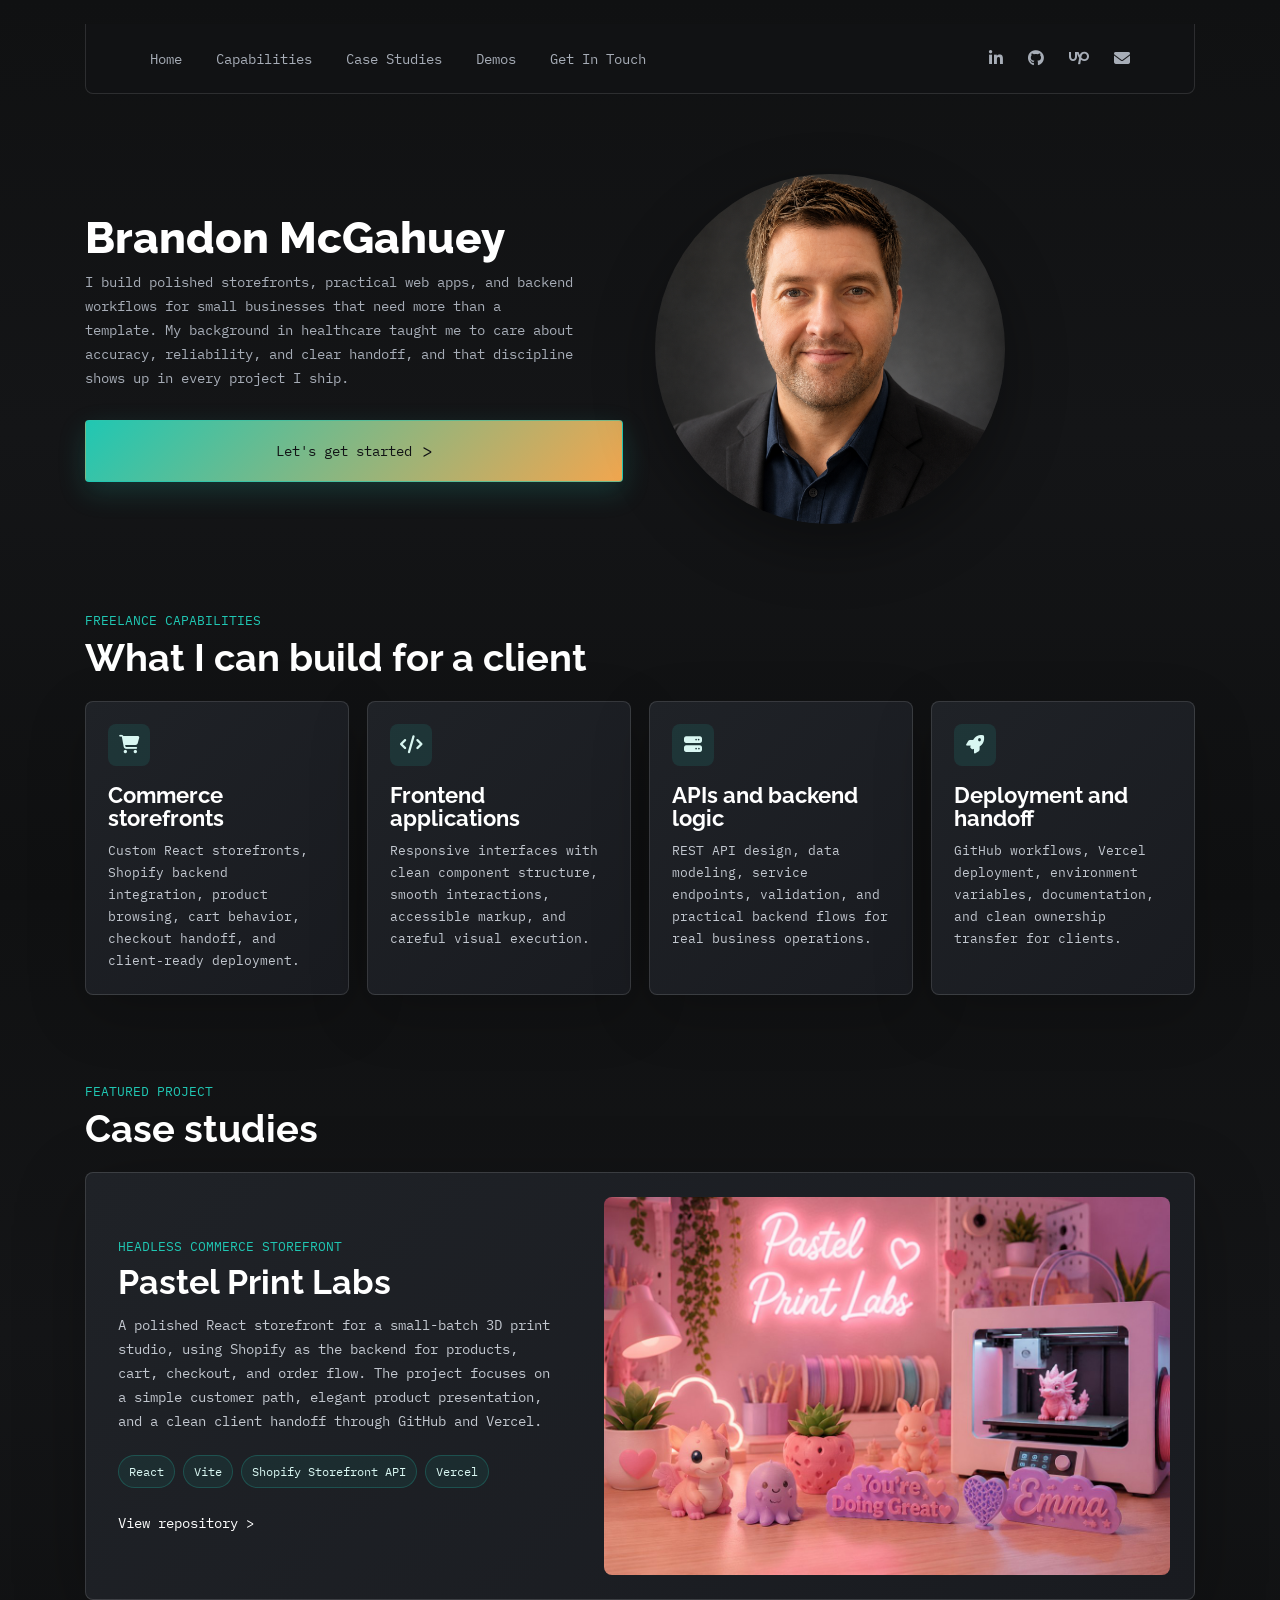
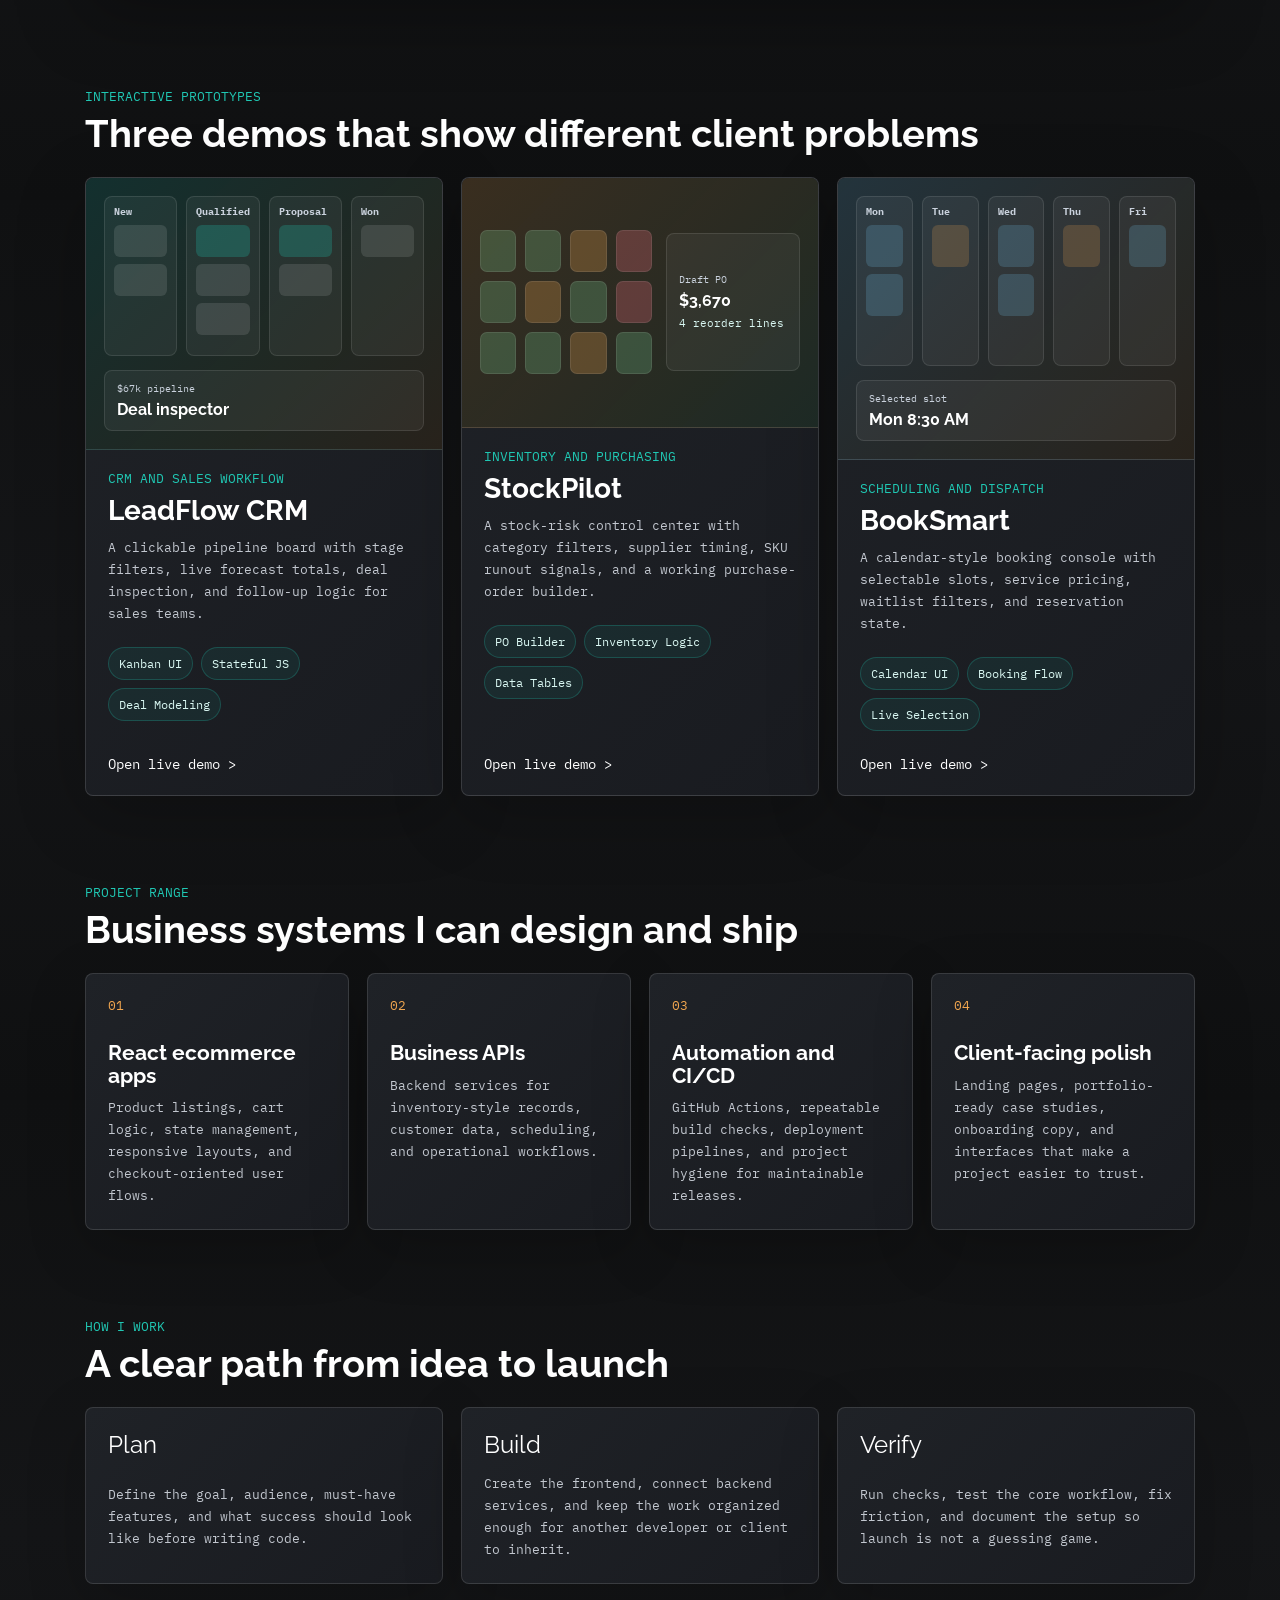
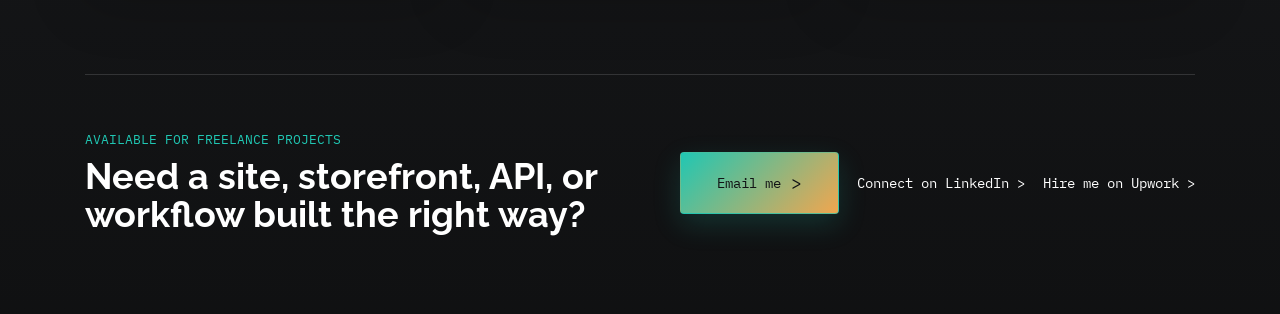
==== commit 05ff43e4: "Revamp portfolio project demos" ====
--- a/index.html
+++ b/index.html
@@ -211,52 +211,56 @@
         <!-- ============ Project Demos Section ============ -->
         <section class="project-demos" id="project-demos">
           <div class="section-heading">
-            <p class="section-kicker">Business-ready demos</p>
-            <h2>Three more systems clients can imagine using</h2>
+            <p class="section-kicker">Interactive prototypes</p>
+            <h2>Three demos that show different client problems</h2>
           </div>
 
           <div class="demo-project-grid">
             <article class="demo-project-card">
               <a
-                class="demo-preview"
+                class="demo-preview lead-preview"
                 href="projects/leadflow-crm/"
                 aria-label="Open LeadFlow CRM demo"
               >
-                <div class="preview-toolbar">
-                  <span></span>
-                  <span></span>
-                  <span></span>
-                </div>
-                <div class="preview-kpis">
-                  <span></span>
-                  <span></span>
-                  <span></span>
-                </div>
-                <div class="preview-bars">
-                  <span style="width: 82%"></span>
-                  <span style="width: 64%"></span>
-                  <span style="width: 46%"></span>
-                </div>
-                <div class="preview-table">
-                  <span></span>
-                  <span></span>
-                  <span></span>
-                  <span></span>
+                <div class="preview-pipeline" aria-hidden="true">
+                  <div class="preview-column">
+                    <strong>New</strong>
+                    <span></span>
+                    <span></span>
+                  </div>
+                  <div class="preview-column">
+                    <strong>Qualified</strong>
+                    <span></span>
+                    <span></span>
+                    <span></span>
+                  </div>
+                  <div class="preview-column">
+                    <strong>Proposal</strong>
+                    <span></span>
+                    <span></span>
+                  </div>
+                  <div class="preview-column">
+                    <strong>Won</strong>
+                    <span></span>
+                  </div>
+                </div>
+                <div class="preview-inspector" aria-hidden="true">
+                  <span>$67k pipeline</span>
+                  <strong>Deal inspector</strong>
                 </div>
               </a>
 
               <div class="demo-project-copy">
-                <p class="project-type">CRM and sales operations</p>
+                <p class="project-type">CRM and sales workflow</p>
                 <h3>LeadFlow CRM</h3>
                 <p>
-                  A lead pipeline dashboard for tracking prospects, deal value,
-                  status, owners, and next actions before revenue slips through
-                  the cracks.
+                  A clickable pipeline board with stage filters, live forecast
+                  totals, deal inspection, and follow-up logic for sales teams.
                 </p>
                 <div class="project-tags">
-                  <span>CRM</span>
-                  <span>Dashboard</span>
-                  <span>Filtering UI</span>
+                  <span>Kanban UI</span>
+                  <span>Stateful JS</span>
+                  <span>Deal Modeling</span>
                 </div>
                 <a class="project-link" href="projects/leadflow-crm/">
                   Open live demo <span aria-hidden="true">&gt;</span>
@@ -270,26 +274,24 @@
                 href="projects/stockpilot-inventory/"
                 aria-label="Open StockPilot inventory demo"
               >
-                <div class="preview-toolbar">
-                  <span></span>
-                  <span></span>
-                  <span></span>
-                </div>
-                <div class="preview-kpis">
-                  <span></span>
-                  <span></span>
-                  <span></span>
-                </div>
-                <div class="preview-bars">
-                  <span style="width: 91%"></span>
-                  <span style="width: 74%"></span>
-                  <span style="width: 38%"></span>
-                </div>
-                <div class="preview-table">
-                  <span></span>
-                  <span></span>
-                  <span></span>
-                  <span></span>
+                <div class="preview-warehouse" aria-hidden="true">
+                  <span class="ok"></span>
+                  <span class="ok"></span>
+                  <span class="watch"></span>
+                  <span class="critical"></span>
+                  <span class="ok"></span>
+                  <span class="watch"></span>
+                  <span class="ok"></span>
+                  <span class="critical"></span>
+                  <span class="ok"></span>
+                  <span class="ok"></span>
+                  <span class="watch"></span>
+                  <span class="ok"></span>
+                </div>
+                <div class="preview-po" aria-hidden="true">
+                  <span>Draft PO</span>
+                  <strong>$3,670</strong>
+                  <em>4 reorder lines</em>
                 </div>
               </a>
 
@@ -297,14 +299,14 @@
                 <p class="project-type">Inventory and purchasing</p>
                 <h3>StockPilot</h3>
                 <p>
-                  An operations dashboard for stock health, reorder risk,
-                  supplier timing, purchasing priorities, and fast-moving
-                  product categories.
+                  A stock-risk control center with category filters, supplier
+                  timing, SKU runout signals, and a working purchase-order
+                  builder.
                 </p>
                 <div class="project-tags">
-                  <span>Inventory</span>
+                  <span>PO Builder</span>
+                  <span>Inventory Logic</span>
                   <span>Data Tables</span>
-                  <span>Operations</span>
                 </div>
                 <a class="project-link" href="projects/stockpilot-inventory/">
                   Open live demo <span aria-hidden="true">&gt;</span>
@@ -318,25 +320,16 @@
                 href="projects/booksmart-scheduler/"
                 aria-label="Open BookSmart scheduler demo"
               >
-                <div class="preview-toolbar">
-                  <span></span>
-                  <span></span>
-                  <span></span>
-                </div>
-                <div class="preview-kpis">
-                  <span></span>
-                  <span></span>
-                  <span></span>
-                </div>
-                <div class="preview-schedule">
-                  <span></span>
-                  <span></span>
-                  <span></span>
-                </div>
-                <div class="preview-table">
-                  <span></span>
-                  <span></span>
-                  <span></span>
+                <div class="preview-week" aria-hidden="true">
+                  <div><strong>Mon</strong><span></span><span></span></div>
+                  <div><strong>Tue</strong><span></span></div>
+                  <div><strong>Wed</strong><span></span><span></span></div>
+                  <div><strong>Thu</strong><span></span></div>
+                  <div><strong>Fri</strong><span></span></div>
+                </div>
+                <div class="preview-booking" aria-hidden="true">
+                  <span>Selected slot</span>
+                  <strong>Mon 8:30 AM</strong>
                 </div>
               </a>
 
@@ -344,14 +337,13 @@
                 <p class="project-type">Scheduling and dispatch</p>
                 <h3>BookSmart</h3>
                 <p>
-                  A booking console for appointment flow, daily capacity,
-                  intake queues, reminders, staff workload, and service
-                  operations.
+                  A calendar-style booking console with selectable slots,
+                  service pricing, waitlist filters, and reservation state.
                 </p>
                 <div class="project-tags">
-                  <span>Scheduling</span>
-                  <span>Service Ops</span>
-                  <span>Interactive UI</span>
+                  <span>Calendar UI</span>
+                  <span>Booking Flow</span>
+                  <span>Live Selection</span>
                 </div>
                 <a class="project-link" href="projects/booksmart-scheduler/">
                   Open live demo <span aria-hidden="true">&gt;</span>
--- a/styles.css
+++ b/styles.css
@@ -456,88 +456,170 @@
 }
 
 .demo-preview {
-  display: grid;
-  min-height: 230px;
+  position: relative;
+  display: grid;
+  min-height: 250px;
   gap: 14px;
   padding: 18px;
+  overflow: hidden;
   border-bottom: 1px solid rgba(248, 248, 248, 0.12);
+  background: #111315;
+  text-decoration: none;
+}
+
+.lead-preview {
   background:
-    linear-gradient(135deg, rgba(32, 199, 179, 0.14), rgba(241, 166, 79, 0.08)),
+    linear-gradient(135deg, rgba(32, 199, 179, 0.16), rgba(241, 166, 79, 0.1)),
     #111315;
-  text-decoration: none;
 }
 
 .inventory-preview {
+  grid-template-columns: 1fr 0.78fr;
   background:
-    linear-gradient(135deg, rgba(241, 166, 79, 0.14), rgba(32, 199, 179, 0.08)),
+    linear-gradient(135deg, rgba(241, 166, 79, 0.18), rgba(134, 239, 172, 0.1)),
     #111315;
 }
 
 .scheduler-preview {
   background:
-    linear-gradient(135deg, rgba(125, 211, 252, 0.15), rgba(32, 199, 179, 0.08)),
+    linear-gradient(135deg, rgba(125, 211, 252, 0.17), rgba(241, 166, 79, 0.1)),
     #111315;
 }
 
-.preview-toolbar,
-.preview-kpis,
-.preview-table,
-.preview-schedule {
-  display: grid;
-  gap: 8px;
-}
-
-.preview-toolbar {
-  grid-template-columns: 1fr 52px 52px;
-}
-
-.preview-kpis {
-  grid-template-columns: repeat(3, 1fr);
-}
-
-.preview-bars,
-.preview-table,
-.preview-schedule {
+.preview-pipeline,
+.preview-week {
+  display: grid;
+  gap: 9px;
+}
+
+.preview-pipeline {
+  grid-template-columns: repeat(4, minmax(0, 1fr));
+}
+
+.preview-column,
+.preview-week div,
+.preview-inspector,
+.preview-po,
+.preview-booking {
+  border: 1px solid rgba(255, 255, 255, 0.1);
+  border-radius: 8px;
+  background: rgba(255, 255, 255, 0.05);
+}
+
+.preview-column {
+  display: grid;
   align-content: start;
-}
-
-.preview-toolbar span,
-.preview-kpis span,
-.preview-table span,
-.preview-schedule span {
+  gap: 7px;
+  min-height: 160px;
+  padding: 9px;
+}
+
+.preview-column strong,
+.preview-week strong,
+.preview-inspector span,
+.preview-po span,
+.preview-booking span {
+  color: #c9d1dc;
+  font-family: "IBM Plex Mono", monospace;
+  font-size: 10px;
+  line-height: 1.2;
+}
+
+.preview-column span {
   display: block;
+  min-height: 32px;
   border-radius: 6px;
-  background: rgba(255, 255, 255, 0.12);
-}
-
-.preview-toolbar span {
-  height: 30px;
-}
-
-.preview-kpis span {
-  height: 54px;
-  border: 1px solid rgba(255, 255, 255, 0.08);
-}
-
-.preview-bars {
-  display: grid;
-  gap: 8px;
-}
-
-.preview-bars span {
+  background: rgba(255, 255, 255, 0.11);
+}
+
+.preview-column:nth-child(2) span:first-of-type,
+.preview-column:nth-child(3) span:first-of-type {
+  background: rgba(32, 199, 179, 0.24);
+}
+
+.preview-inspector,
+.preview-po,
+.preview-booking {
+  display: grid;
+  gap: 7px;
+  align-content: center;
+  min-height: 58px;
+  padding: 12px;
+}
+
+.preview-inspector strong,
+.preview-po strong,
+.preview-booking strong {
+  color: #ffffff;
+  font-family: "Raleway", sans-serif;
+  font-size: 16px;
+  line-height: 1;
+}
+
+.preview-po em {
+  color: var(--accent-soft);
+  font-family: "IBM Plex Mono", monospace;
+  font-size: 11px;
+  font-style: normal;
+}
+
+.preview-warehouse {
+  display: grid;
+  grid-template-columns: repeat(4, minmax(0, 1fr));
+  gap: 9px;
+  align-content: center;
+}
+
+.preview-warehouse span {
   display: block;
-  height: 13px;
+  min-height: 42px;
+  border-radius: 7px;
+  border: 1px solid rgba(255, 255, 255, 0.09);
+}
+
+.preview-warehouse .ok {
+  background: rgba(134, 239, 172, 0.2);
+}
+
+.preview-warehouse .watch {
+  background: rgba(241, 166, 79, 0.25);
+}
+
+.preview-warehouse .critical {
+  background: rgba(251, 113, 133, 0.25);
+}
+
+.preview-po {
+  align-self: center;
+  min-height: 138px;
+}
+
+.preview-week {
+  grid-template-columns: repeat(5, minmax(0, 1fr));
+}
+
+.preview-week div {
+  display: grid;
+  align-content: start;
+  gap: 7px;
+  min-height: 170px;
+  padding: 9px;
+}
+
+.preview-week span {
+  display: block;
+  min-height: 42px;
   border-radius: 6px;
-  background: linear-gradient(90deg, var(--accent), var(--accent-warm));
-}
-
-.preview-table span,
-.preview-schedule span {
-  height: 15px;
-}
-
-.preview-schedule span {
-  height: 30px;
+  background: rgba(125, 211, 252, 0.18);
+}
+
+.preview-week div:nth-child(2) span,
+.preview-week div:nth-child(4) span {
+  background: rgba(241, 166, 79, 0.2);
+}
+
+.preview-booking {
+  min-height: 54px;
 }
 
 .demo-project-copy {
@@ -749,6 +831,59 @@
   }
 }
 
+@media (max-width: 600px) {
+  .site-header,
+  .main {
+    width: calc(100% - 24px);
+  }
+
+  .navbar {
+    padding: 18px;
+  }
+
+  .hero-title {
+    font-size: 36px;
+    line-height: 1.05;
+  }
+
+  .section-heading h2 {
+    font-size: 31px;
+    line-height: 1.08;
+  }
+
+  .cta {
+    width: 100%;
+    padding: 18px 16px;
+  }
+
+  .demo-preview {
+    min-height: 220px;
+  }
+
+  .inventory-preview {
+    grid-template-columns: 1fr;
+  }
+
+  .preview-pipeline,
+  .preview-week {
+    gap: 7px;
+  }
+
+  .preview-column,
+  .preview-week div {
+    padding: 7px;
+  }
+
+  .preview-week strong,
+  .preview-column strong {
+    font-size: 9px;
+  }
+
+  .contact-section h2 {
+    font-size: 28px;
+  }
+}
+
 /* =========================================================
    19) Hero Image Position
    ========================================================= */
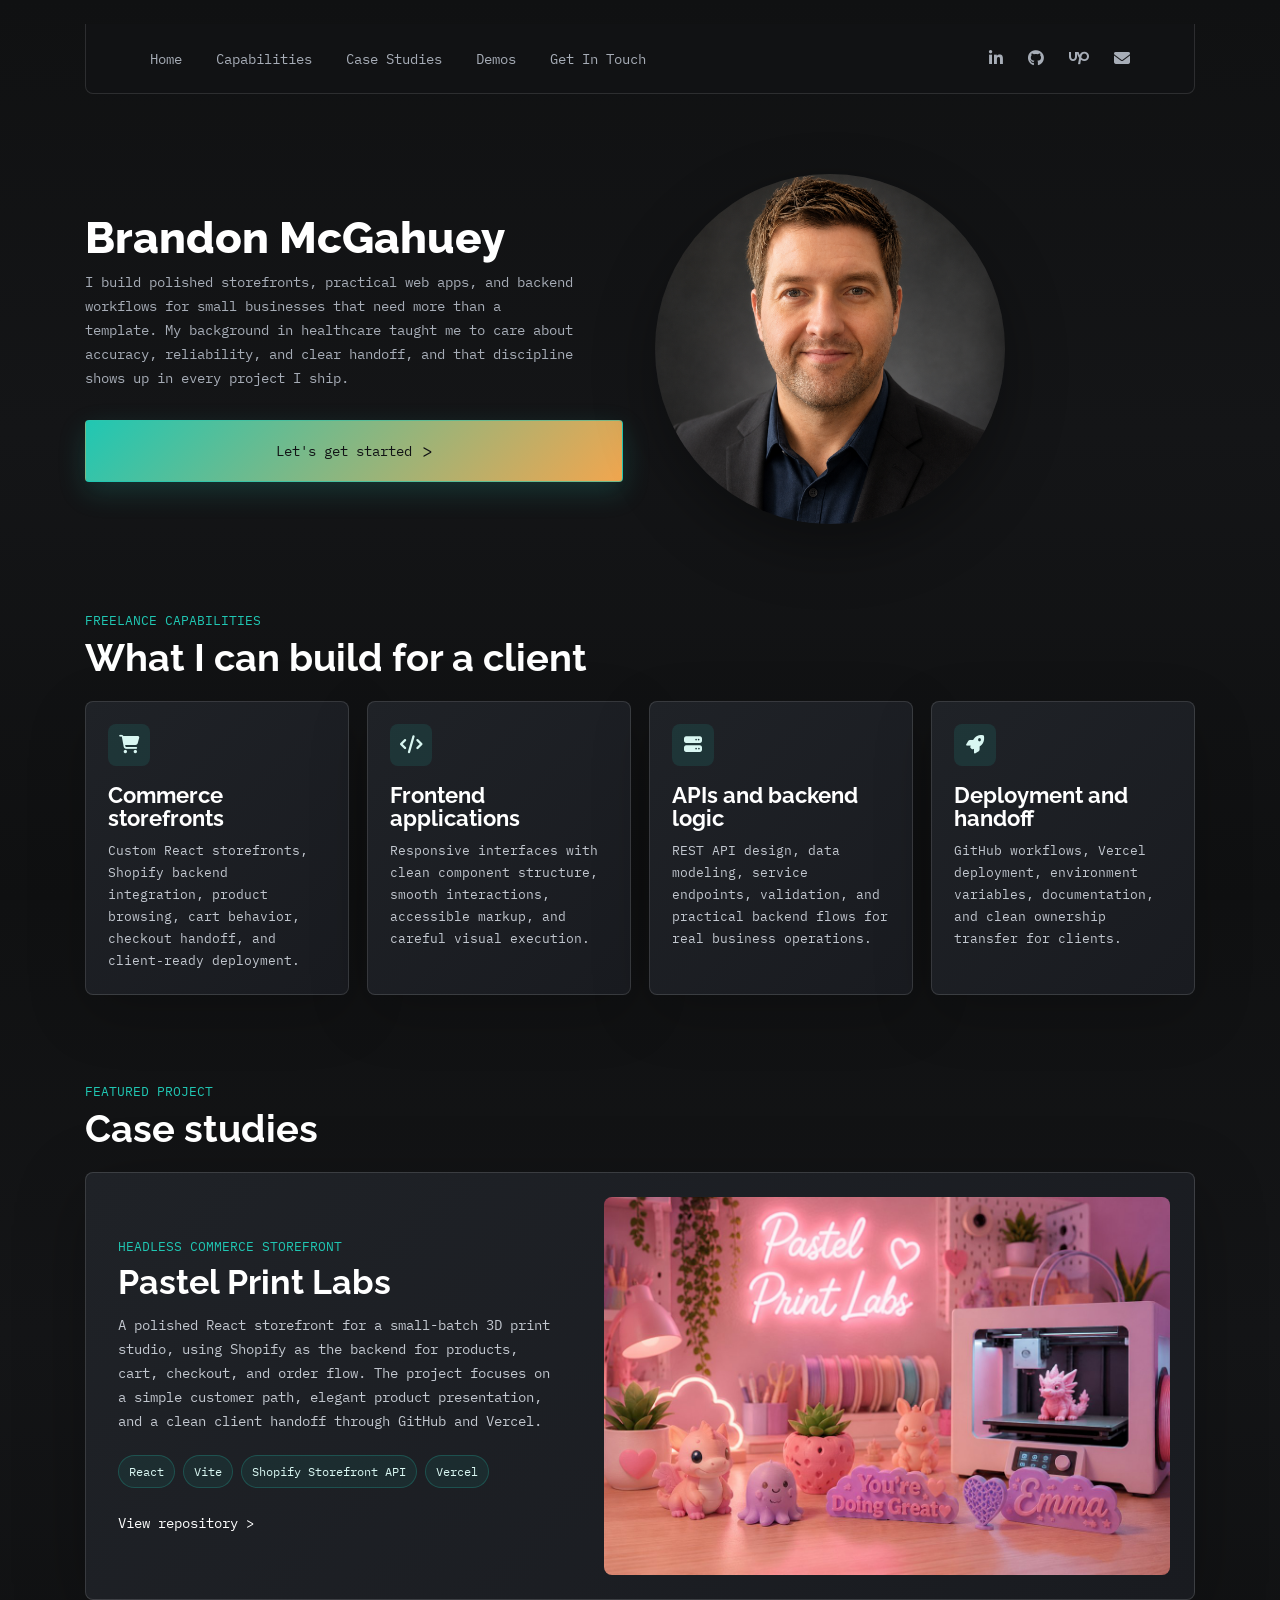
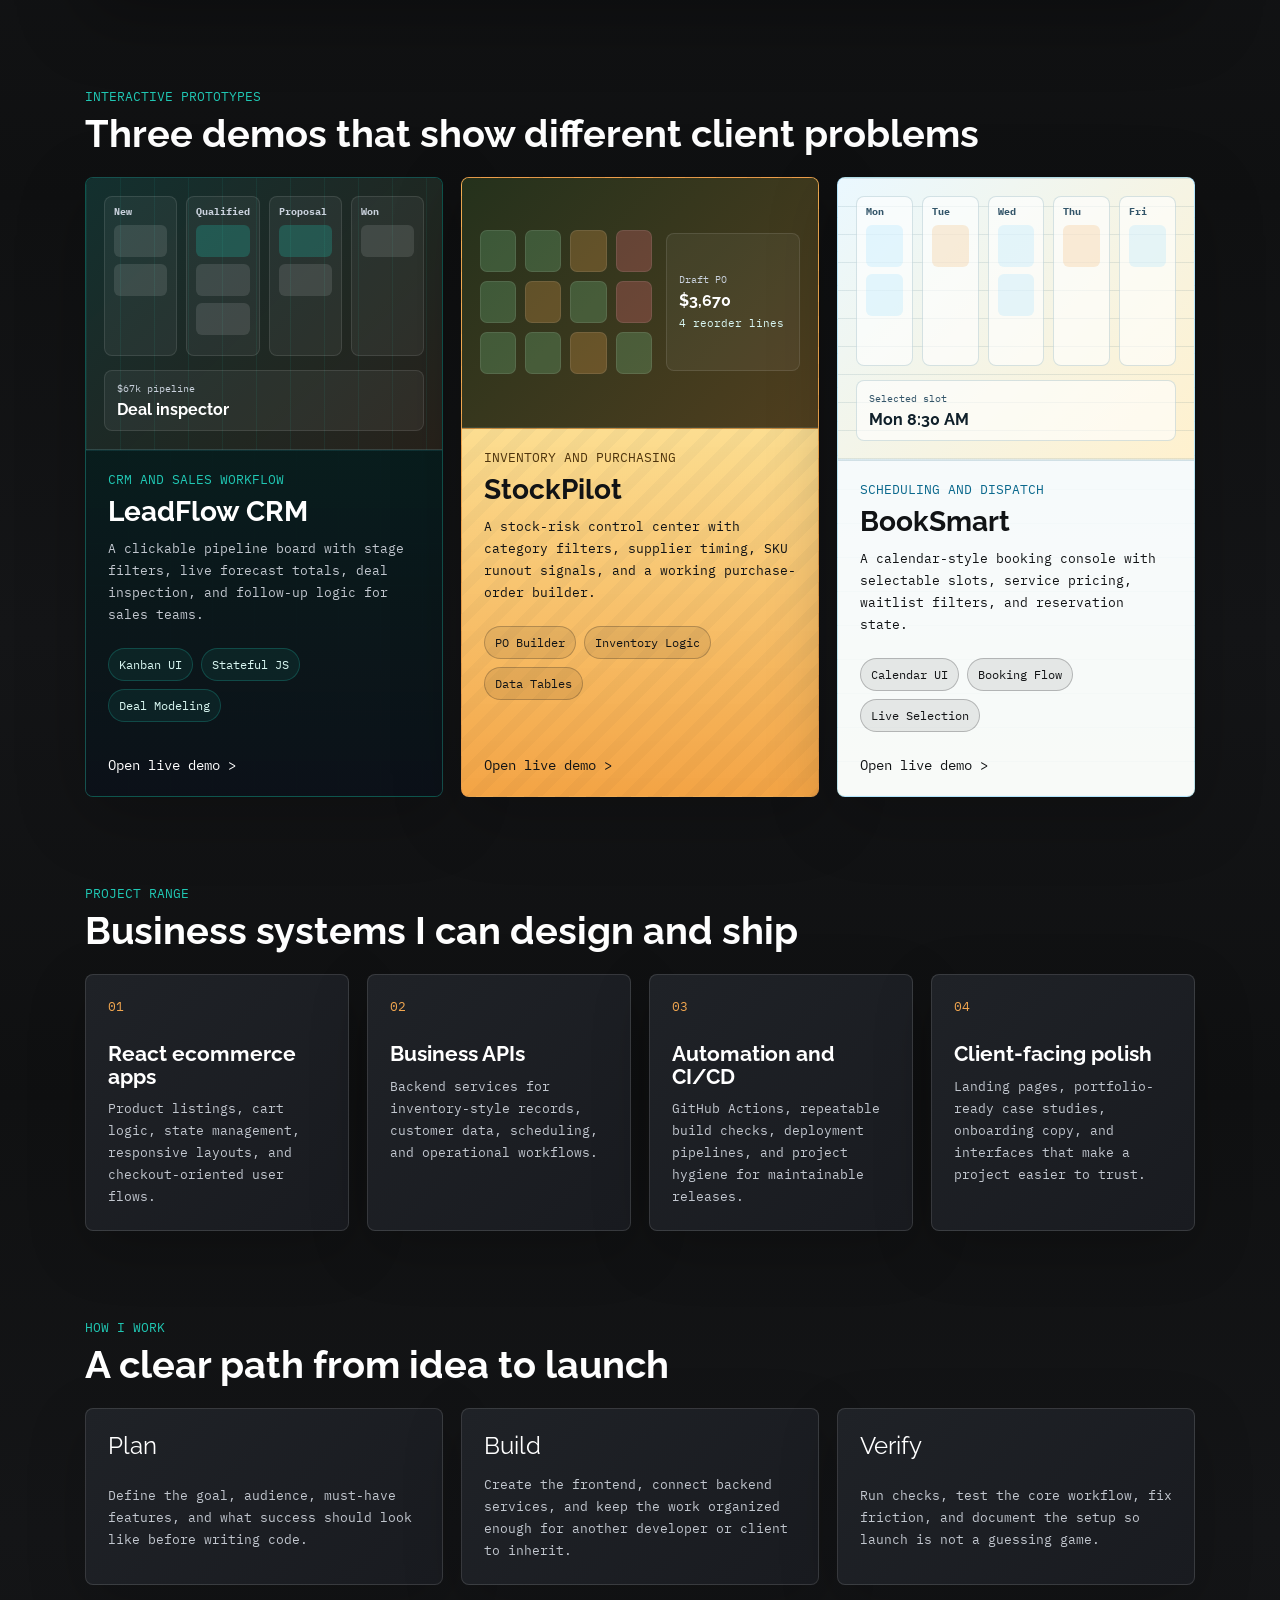
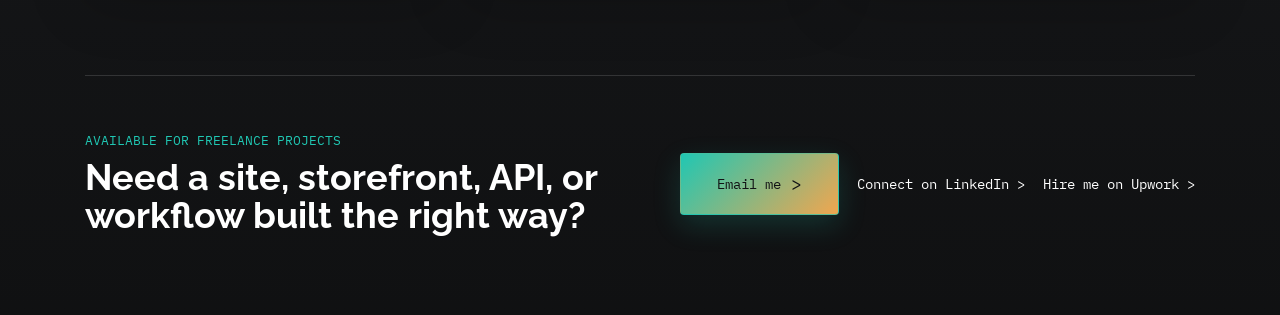
==== commit ce5b8822: "Differentiate portfolio demo visuals" ====
--- a/index.html
+++ b/index.html
@@ -216,7 +216,7 @@
           </div>
 
           <div class="demo-project-grid">
-            <article class="demo-project-card">
+            <article class="demo-project-card lead-card">
               <a
                 class="demo-preview lead-preview"
                 href="projects/leadflow-crm/"
@@ -268,7 +268,7 @@
               </div>
             </article>
 
-            <article class="demo-project-card">
+            <article class="demo-project-card inventory-card">
               <a
                 class="demo-preview inventory-preview"
                 href="projects/stockpilot-inventory/"
@@ -314,7 +314,7 @@
               </div>
             </article>
 
-            <article class="demo-project-card">
+            <article class="demo-project-card scheduler-card">
               <a
                 class="demo-preview scheduler-preview"
                 href="projects/booksmart-scheduler/"
--- a/styles.css
+++ b/styles.css
@@ -445,6 +445,7 @@
 }
 
 .demo-project-card {
+  position: relative;
   display: flex;
   min-height: 560px;
   flex-direction: column;
@@ -453,6 +454,64 @@
   border-radius: 8px;
   background: linear-gradient(135deg, var(--surface-strong), var(--card));
   box-shadow: 0 18px 70px rgba(0, 0, 0, 0.24);
+  isolation: isolate;
+  transition: transform 180ms ease, border-color 180ms ease;
+}
+
+.demo-project-card:hover {
+  transform: translateY(-3px);
+}
+
+.demo-project-card::before {
+  position: absolute;
+  inset: 0;
+  z-index: -1;
+  pointer-events: none;
+  content: "";
+}
+
+.lead-card {
+  border-color: rgba(32, 199, 179, 0.34);
+  background:
+    linear-gradient(180deg, rgba(5, 26, 25, 0.96), rgba(16, 20, 27, 0.98));
+}
+
+.lead-card::before {
+  background:
+    repeating-linear-gradient(
+      90deg,
+      rgba(32, 199, 179, 0.06) 0 1px,
+      transparent 1px 42px
+    ),
+    repeating-linear-gradient(
+      0deg,
+      rgba(32, 199, 179, 0.045) 0 1px,
+      transparent 1px 42px
+    );
+}
+
+.inventory-card {
+  border-color: rgba(241, 166, 79, 0.7);
+  background:
+    repeating-linear-gradient(
+      135deg,
+      rgba(17, 19, 21, 0.18) 0 10px,
+      transparent 10px 22px
+    ),
+    linear-gradient(180deg, #f3bd5a 0%, #e78d3f 100%);
+  color: #111315;
+}
+
+.scheduler-card {
+  border-color: rgba(125, 211, 252, 0.52);
+  background:
+    repeating-linear-gradient(
+      0deg,
+      rgba(18, 78, 102, 0.08) 0 1px,
+      transparent 1px 34px
+    ),
+    linear-gradient(180deg, #eefaff 0%, #fff3d7 100%);
+  color: #10202a;
 }
 
 .demo-preview {
@@ -469,6 +528,11 @@
 
 .lead-preview {
   background:
+    repeating-linear-gradient(
+      90deg,
+      rgba(32, 199, 179, 0.08) 0 1px,
+      transparent 1px 34px
+    ),
     linear-gradient(135deg, rgba(32, 199, 179, 0.16), rgba(241, 166, 79, 0.1)),
     #111315;
 }
@@ -476,14 +540,18 @@
 .inventory-preview {
   grid-template-columns: 1fr 0.78fr;
   background:
-    linear-gradient(135deg, rgba(241, 166, 79, 0.18), rgba(134, 239, 172, 0.1)),
-    #111315;
+    linear-gradient(135deg, rgba(36, 49, 28, 0.92), rgba(84, 64, 31, 0.92)),
+    #26351f;
 }
 
 .scheduler-preview {
   background:
-    linear-gradient(135deg, rgba(125, 211, 252, 0.17), rgba(241, 166, 79, 0.1)),
-    #111315;
+    repeating-linear-gradient(
+      0deg,
+      rgba(15, 70, 93, 0.1) 0 1px,
+      transparent 1px 28px
+    ),
+    linear-gradient(135deg, #eaf8ff, #fff1ce);
 }
 
 .preview-pipeline,
@@ -622,6 +690,63 @@
   min-height: 54px;
 }
 
+.lead-card .demo-project-copy {
+  border-top: 1px solid rgba(32, 199, 179, 0.18);
+  background: linear-gradient(180deg, rgba(8, 29, 29, 0.92), rgba(12, 17, 24, 0.98));
+}
+
+.inventory-card .demo-project-copy {
+  border-top: 1px solid rgba(17, 19, 21, 0.2);
+  background:
+    linear-gradient(180deg, rgba(255, 234, 161, 0.8), rgba(246, 168, 70, 0.84));
+}
+
+.scheduler-card .demo-project-copy {
+  border-top: 1px solid rgba(13, 86, 115, 0.16);
+  background: rgba(247, 252, 255, 0.82);
+}
+
+.inventory-card .project-type,
+.inventory-card .demo-project-copy h3,
+.inventory-card .demo-project-copy p:not(.project-type),
+.inventory-card .project-link,
+.scheduler-card .project-type,
+.scheduler-card .demo-project-copy h3,
+.scheduler-card .demo-project-copy p:not(.project-type),
+.scheduler-card .project-link {
+  color: #111315;
+}
+
+.inventory-card .project-type {
+  color: #4f350d;
+}
+
+.scheduler-card .project-type {
+  color: #0b698d;
+}
+
+.inventory-card .project-tags span,
+.scheduler-card .project-tags span {
+  border-color: rgba(17, 19, 21, 0.24);
+  background: rgba(17, 19, 21, 0.08);
+  color: #111315;
+}
+
+.scheduler-card .preview-week div,
+.scheduler-card .preview-booking {
+  border-color: rgba(13, 86, 115, 0.16);
+  background: rgba(255, 255, 255, 0.62);
+}
+
+.scheduler-card .preview-week strong,
+.scheduler-card .preview-booking span {
+  color: #335569;
+}
+
+.scheduler-card .preview-booking strong {
+  color: #10202a;
+}
+
 .demo-project-copy {
   display: flex;
   flex: 1;
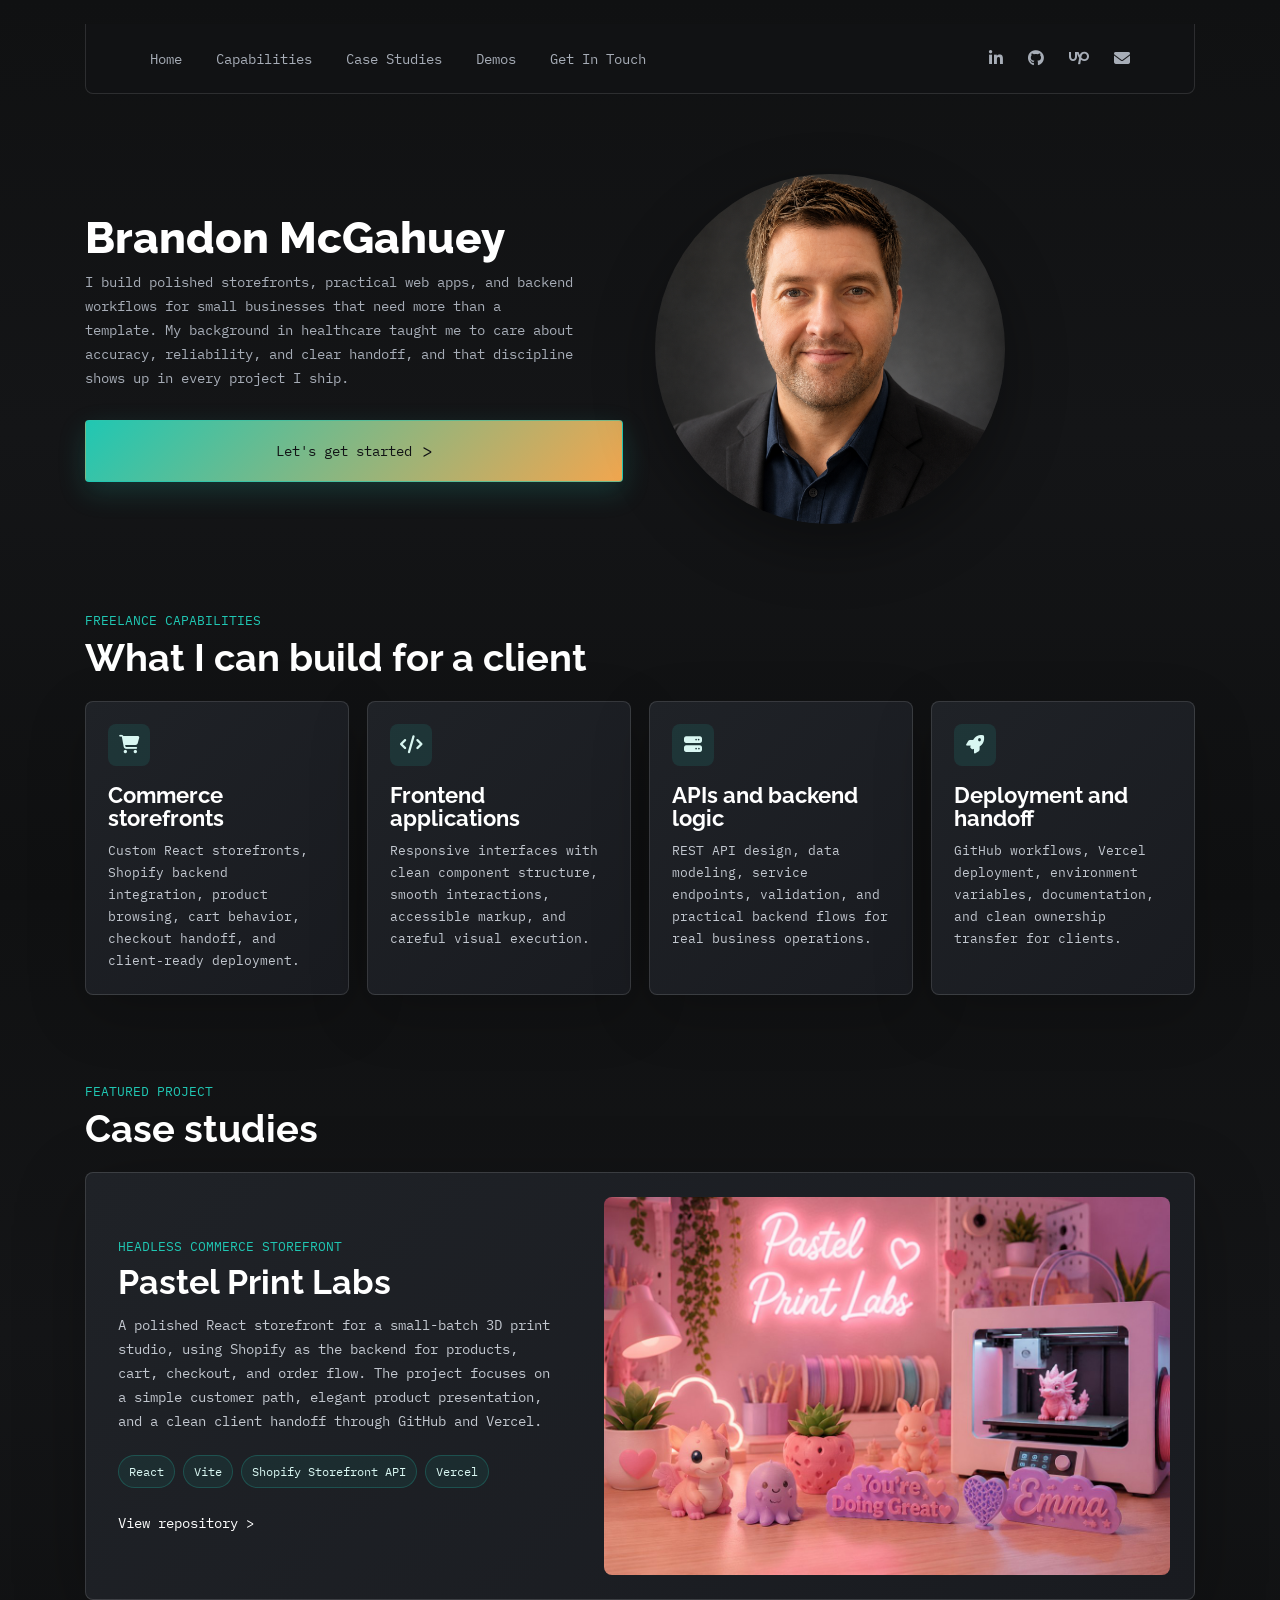
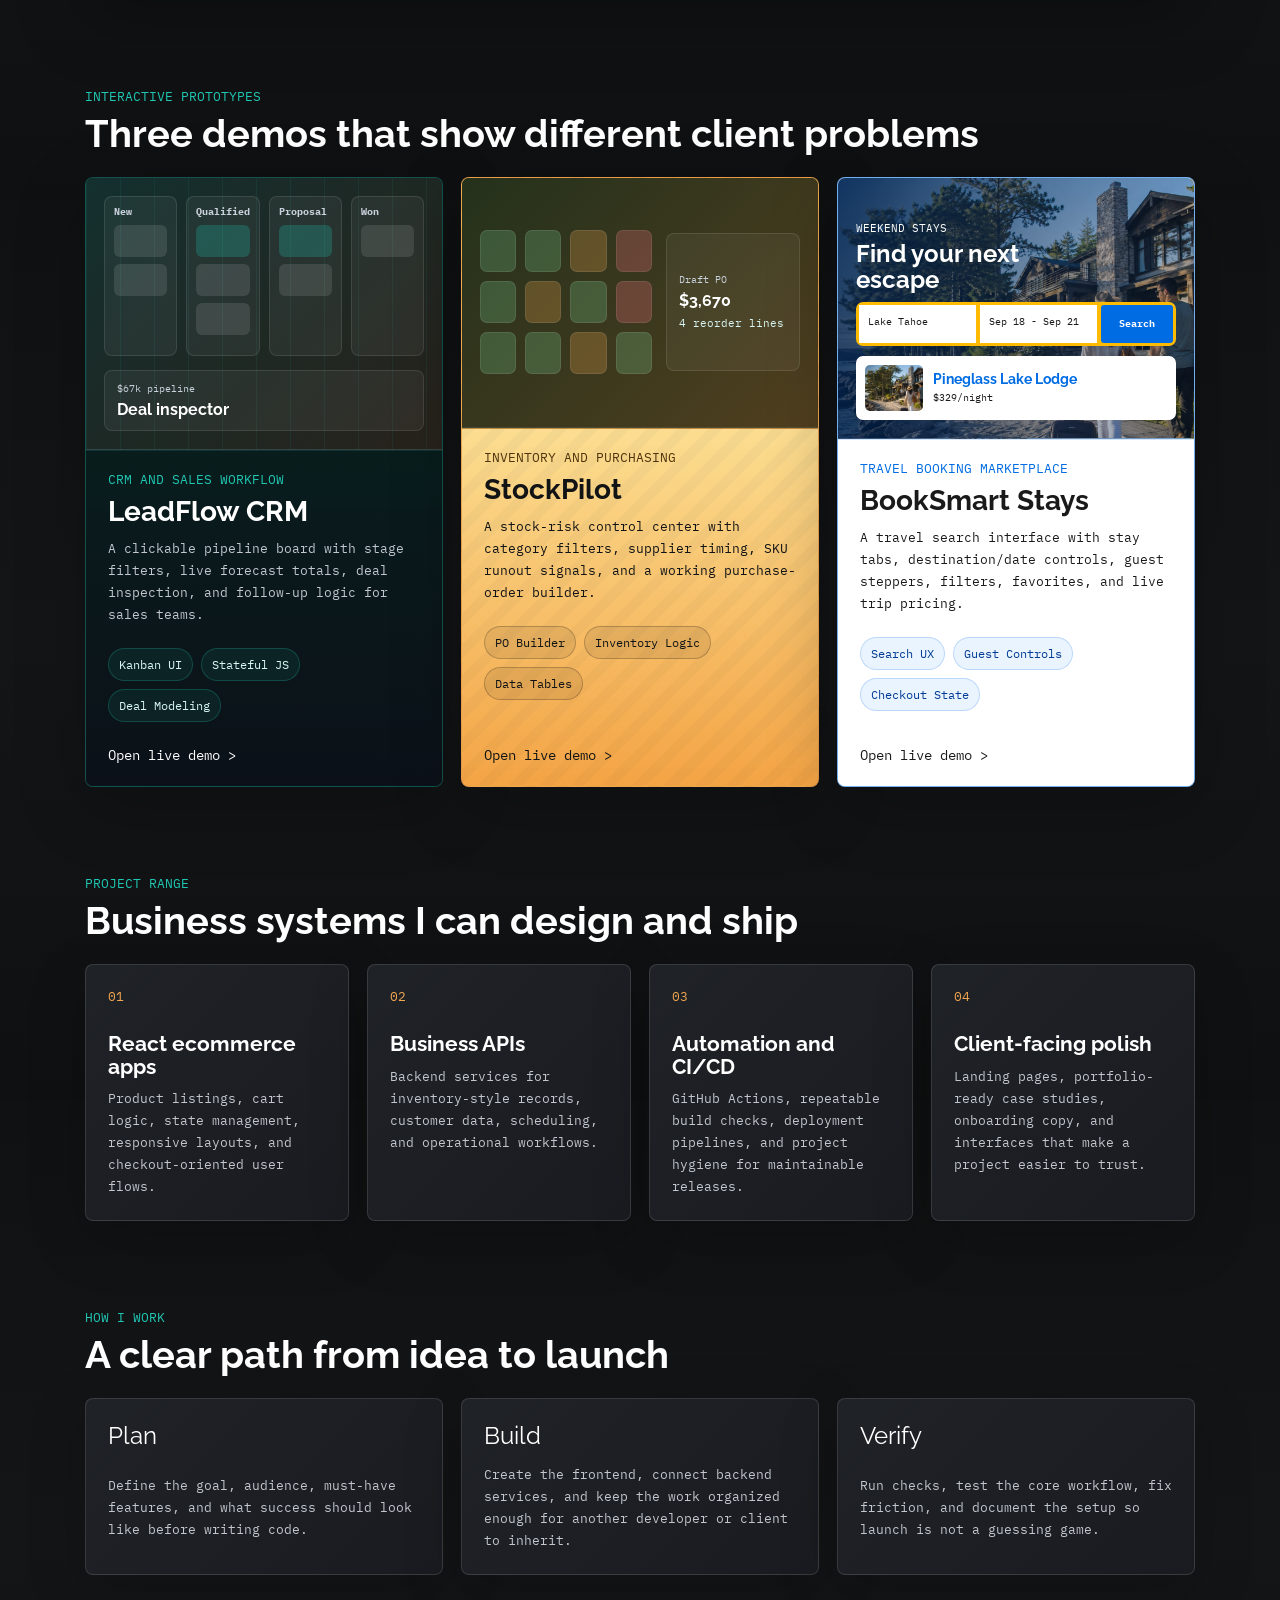
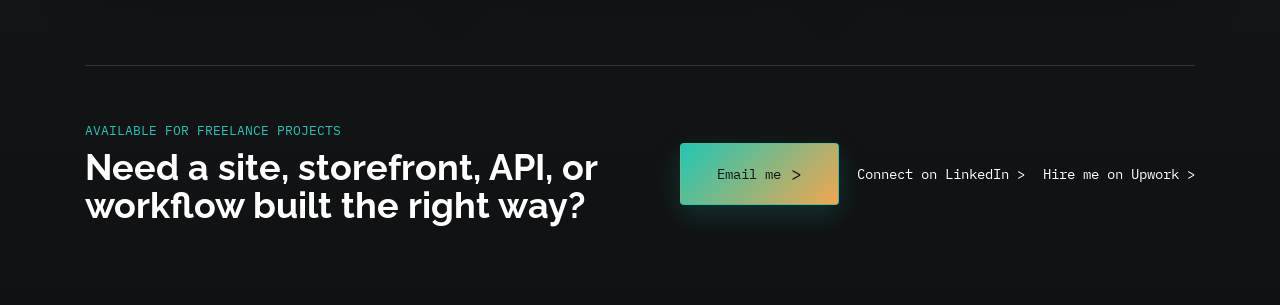
==== commit 571633f5: "Rebuild BookSmart as travel booking demo" ====
--- a/index.html
+++ b/index.html
@@ -314,36 +314,42 @@
               </div>
             </article>
 
-            <article class="demo-project-card scheduler-card">
+            <article class="demo-project-card booking-card">
               <a
-                class="demo-preview scheduler-preview"
+                class="demo-preview booking-preview"
                 href="projects/booksmart-scheduler/"
-                aria-label="Open BookSmart scheduler demo"
+                aria-label="Open BookSmart stays demo"
               >
-                <div class="preview-week" aria-hidden="true">
-                  <div><strong>Mon</strong><span></span><span></span></div>
-                  <div><strong>Tue</strong><span></span></div>
-                  <div><strong>Wed</strong><span></span><span></span></div>
-                  <div><strong>Thu</strong><span></span></div>
-                  <div><strong>Fri</strong><span></span></div>
-                </div>
-                <div class="preview-booking" aria-hidden="true">
-                  <span>Selected slot</span>
-                  <strong>Mon 8:30 AM</strong>
+                <div class="preview-booking-hero" aria-hidden="true">
+                  <span>Weekend stays</span>
+                  <strong>Find your next escape</strong>
+                </div>
+                <div class="preview-search-row" aria-hidden="true">
+                  <span>Lake Tahoe</span>
+                  <span>Sep 18 - Sep 21</span>
+                  <strong>Search</strong>
+                </div>
+                <div class="preview-stay-row" aria-hidden="true">
+                  <span></span>
+                  <div>
+                    <strong>Pineglass Lake Lodge</strong>
+                    <em>$329/night</em>
+                  </div>
                 </div>
               </a>
 
               <div class="demo-project-copy">
-                <p class="project-type">Scheduling and dispatch</p>
-                <h3>BookSmart</h3>
+                <p class="project-type">Travel booking marketplace</p>
+                <h3>BookSmart Stays</h3>
                 <p>
-                  A calendar-style booking console with selectable slots,
-                  service pricing, waitlist filters, and reservation state.
+                  A travel search interface with stay tabs, destination/date
+                  controls, guest steppers, filters, favorites, and live trip
+                  pricing.
                 </p>
                 <div class="project-tags">
-                  <span>Calendar UI</span>
-                  <span>Booking Flow</span>
-                  <span>Live Selection</span>
+                  <span>Search UX</span>
+                  <span>Guest Controls</span>
+                  <span>Checkout State</span>
                 </div>
                 <a class="project-link" href="projects/booksmart-scheduler/">
                   Open live demo <span aria-hidden="true">&gt;</span>
--- a/styles.css
+++ b/styles.css
@@ -514,6 +514,12 @@
   color: #10202a;
 }
 
+.booking-card {
+  border-color: rgba(0, 108, 228, 0.55);
+  background: #ffffff;
+  color: #1a1a1a;
+}
+
 .demo-preview {
   position: relative;
   display: grid;
@@ -554,6 +560,14 @@
     linear-gradient(135deg, #eaf8ff, #fff1ce);
 }
 
+.booking-preview {
+  grid-template-rows: minmax(96px, 1fr) auto auto;
+  gap: 10px;
+  background:
+    linear-gradient(90deg, rgba(0, 34, 79, 0.78), rgba(0, 34, 79, 0.22)),
+    url("images/booksmart-stays-hero.jpg") center / cover;
+}
+
 .preview-pipeline,
 .preview-week {
   display: grid;
@@ -747,6 +761,111 @@
   color: #10202a;
 }
 
+.booking-card .demo-project-copy {
+  border-top: 1px solid rgba(0, 108, 228, 0.16);
+  background: #ffffff;
+}
+
+.booking-card .project-type,
+.booking-card .demo-project-copy h3,
+.booking-card .demo-project-copy p:not(.project-type),
+.booking-card .project-link {
+  color: #1a1a1a;
+}
+
+.booking-card .project-type {
+  color: #006ce4;
+}
+
+.booking-card .project-tags span {
+  border-color: rgba(0, 108, 228, 0.2);
+  background: #eaf4ff;
+  color: #003b95;
+}
+
+.preview-booking-hero {
+  display: grid;
+  align-content: end;
+  gap: 6px;
+  color: #ffffff;
+}
+
+.preview-booking-hero span {
+  font-family: "IBM Plex Mono", monospace;
+  font-size: 11px;
+  text-transform: uppercase;
+}
+
+.preview-booking-hero strong {
+  max-width: 220px;
+  font-family: "Raleway", sans-serif;
+  font-size: 24px;
+  line-height: 1.05;
+}
+
+.preview-search-row {
+  display: grid;
+  grid-template-columns: minmax(0, 1fr) minmax(0, 1fr) 72px;
+  gap: 4px;
+  border: 3px solid #febb02;
+  border-radius: 7px;
+  background: #febb02;
+}
+
+.preview-search-row span,
+.preview-search-row strong {
+  min-height: 38px;
+  padding: 11px 9px;
+  background: #ffffff;
+  color: #1a1a1a;
+  font-family: "IBM Plex Mono", monospace;
+  font-size: 10px;
+  line-height: 1.1;
+}
+
+.preview-search-row strong {
+  display: grid;
+  place-items: center;
+  border-radius: 3px;
+  background: #006ce4;
+  color: #ffffff;
+}
+
+.preview-stay-row {
+  display: grid;
+  grid-template-columns: 58px minmax(0, 1fr);
+  gap: 10px;
+  border-radius: 7px;
+  padding: 9px;
+  background: #ffffff;
+}
+
+.preview-stay-row > span {
+  min-height: 46px;
+  border-radius: 5px;
+  background: url("images/booksmart-stays-hero.jpg") center / cover;
+}
+
+.preview-stay-row div {
+  display: grid;
+  gap: 4px;
+  align-content: center;
+}
+
+.preview-stay-row strong {
+  color: #006ce4;
+  font-family: "Raleway", sans-serif;
+  font-size: 14px;
+  line-height: 1.05;
+}
+
+.preview-stay-row em {
+  color: #1a1a1a;
+  font-family: "IBM Plex Mono", monospace;
+  font-size: 10px;
+  font-style: normal;
+}
+
 .demo-project-copy {
   display: flex;
   flex: 1;
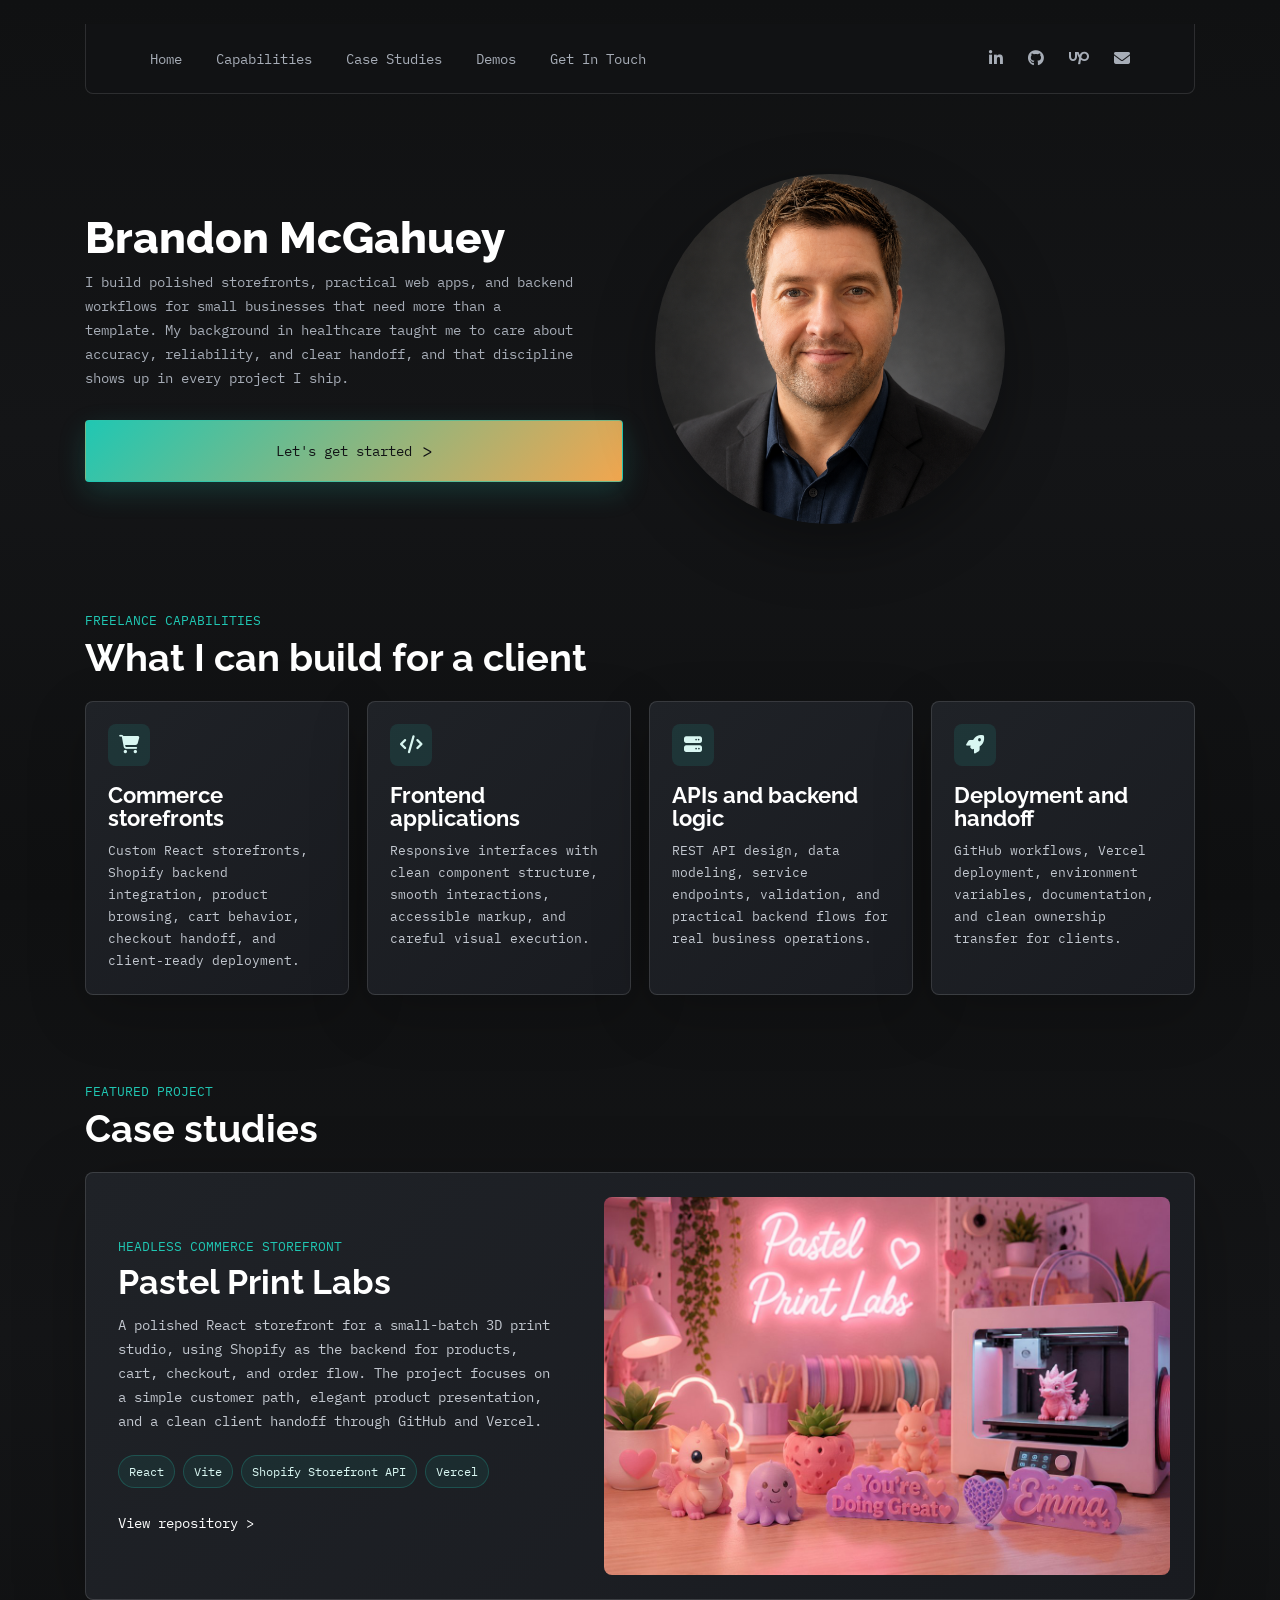
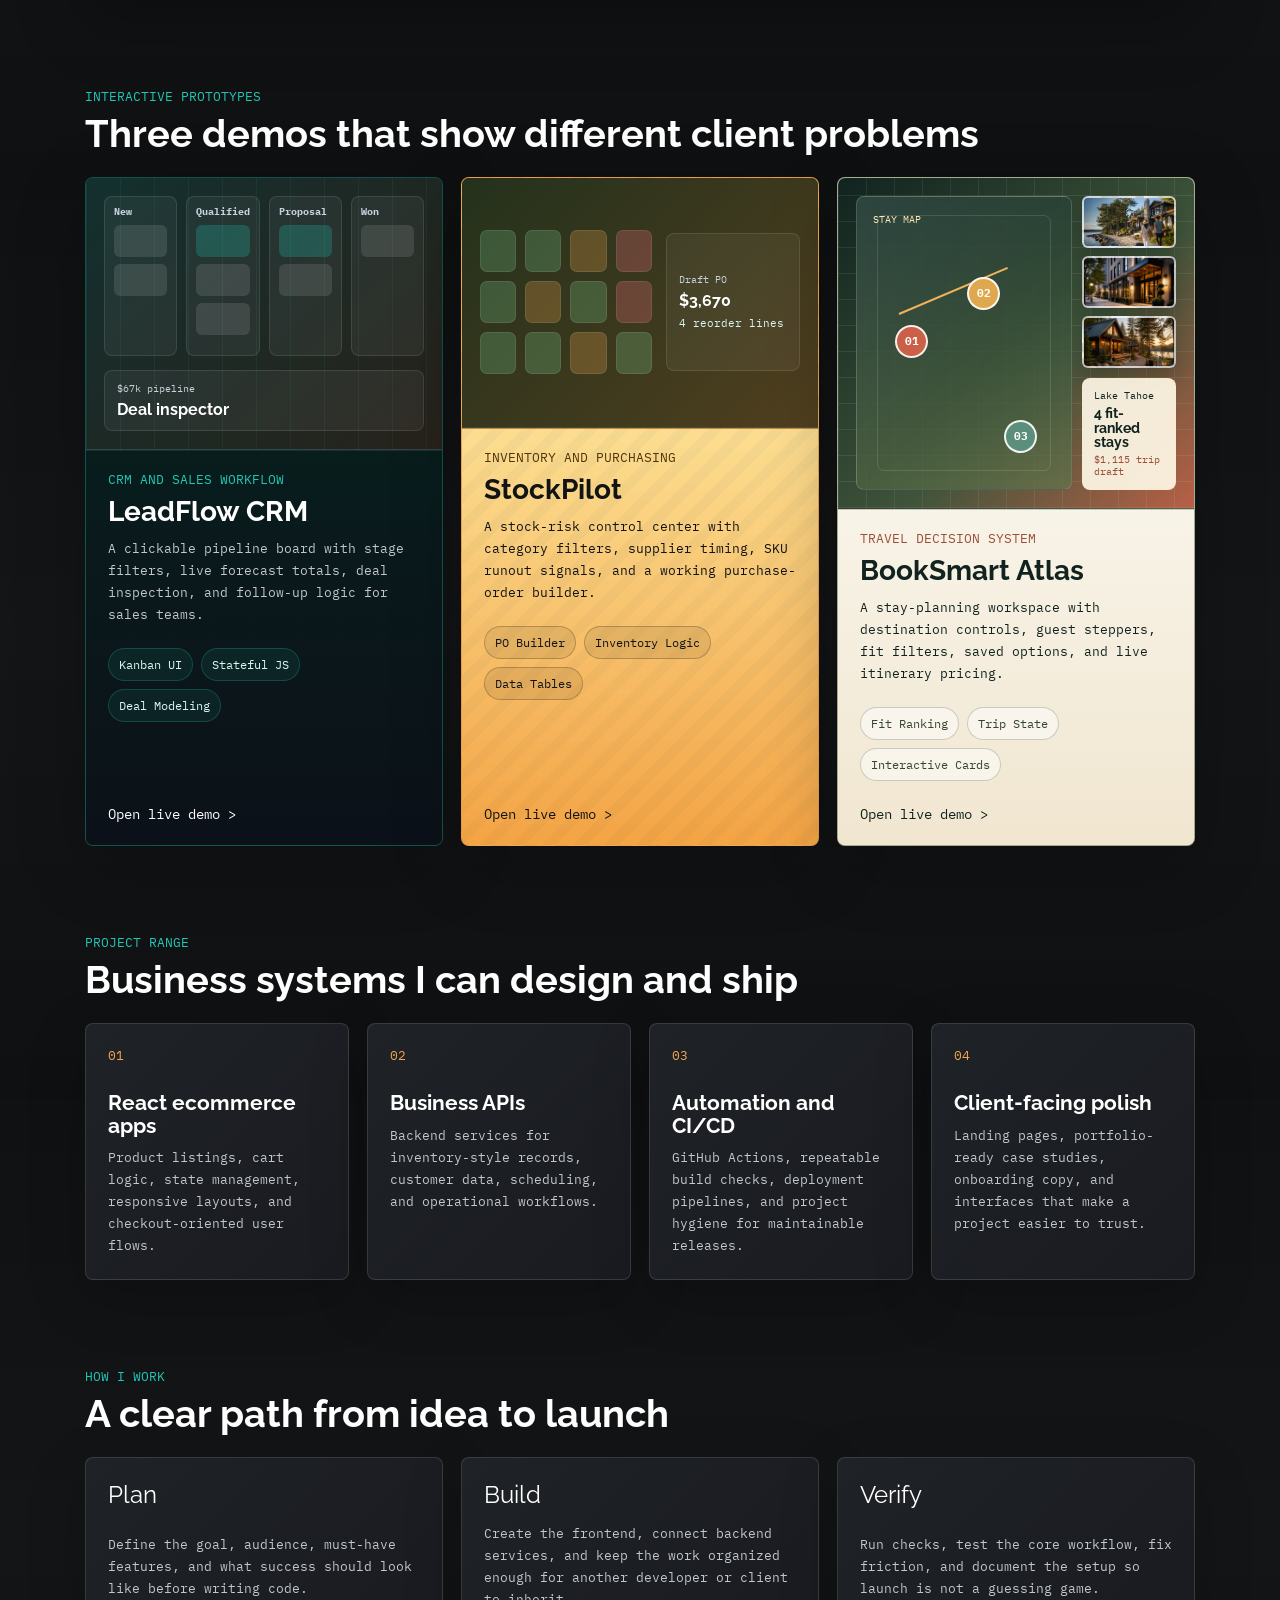
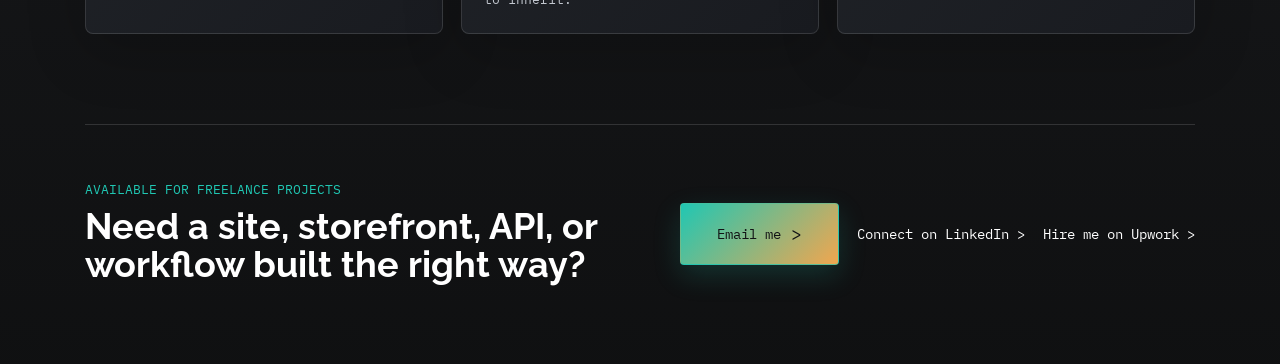
==== commit 2474c7fa: "Make BookSmart travel demo original" ====
--- a/index.html
+++ b/index.html
@@ -318,38 +318,39 @@
               <a
                 class="demo-preview booking-preview"
                 href="projects/booksmart-scheduler/"
-                aria-label="Open BookSmart stays demo"
+                aria-label="Open BookSmart Atlas demo"
               >
-                <div class="preview-booking-hero" aria-hidden="true">
-                  <span>Weekend stays</span>
-                  <strong>Find your next escape</strong>
-                </div>
-                <div class="preview-search-row" aria-hidden="true">
+                <div class="preview-atlas-map" aria-hidden="true">
+                  <span class="preview-map-label">Stay map</span>
+                  <i class="preview-route-line"></i>
+                  <b class="preview-node node-lake">01</b>
+                  <b class="preview-node node-town">02</b>
+                  <b class="preview-node node-trail">03</b>
+                </div>
+                <div class="preview-atlas-stack" aria-hidden="true">
+                  <span class="preview-atlas-photo photo-lake"></span>
+                  <span class="preview-atlas-photo photo-city"></span>
+                  <span class="preview-atlas-photo photo-cabin"></span>
+                </div>
+                <div class="preview-atlas-panel" aria-hidden="true">
                   <span>Lake Tahoe</span>
-                  <span>Sep 18 - Sep 21</span>
-                  <strong>Search</strong>
-                </div>
-                <div class="preview-stay-row" aria-hidden="true">
-                  <span></span>
-                  <div>
-                    <strong>Pineglass Lake Lodge</strong>
-                    <em>$329/night</em>
-                  </div>
+                  <strong>4 fit-ranked stays</strong>
+                  <em>$1,115 trip draft</em>
                 </div>
               </a>
 
               <div class="demo-project-copy">
-                <p class="project-type">Travel booking marketplace</p>
-                <h3>BookSmart Stays</h3>
+                <p class="project-type">Travel decision system</p>
+                <h3>BookSmart Atlas</h3>
                 <p>
-                  A travel search interface with stay tabs, destination/date
-                  controls, guest steppers, filters, favorites, and live trip
+                  A stay-planning workspace with destination controls, guest
+                  steppers, fit filters, saved options, and live itinerary
                   pricing.
                 </p>
                 <div class="project-tags">
-                  <span>Search UX</span>
-                  <span>Guest Controls</span>
-                  <span>Checkout State</span>
+                  <span>Fit Ranking</span>
+                  <span>Trip State</span>
+                  <span>Interactive Cards</span>
                 </div>
                 <a class="project-link" href="projects/booksmart-scheduler/">
                   Open live demo <span aria-hidden="true">&gt;</span>
--- a/styles.css
+++ b/styles.css
@@ -515,9 +515,9 @@
 }
 
 .booking-card {
-  border-color: rgba(0, 108, 228, 0.55);
-  background: #ffffff;
-  color: #1a1a1a;
+  border-color: rgba(106, 126, 85, 0.58);
+  background: #f1eee3;
+  color: #10231f;
 }
 
 .demo-preview {
@@ -561,11 +561,21 @@
 }
 
 .booking-preview {
-  grid-template-rows: minmax(96px, 1fr) auto auto;
+  grid-template-columns: minmax(0, 1fr) 94px;
+  grid-template-rows: minmax(0, 1fr) auto;
   gap: 10px;
   background:
-    linear-gradient(90deg, rgba(0, 34, 79, 0.78), rgba(0, 34, 79, 0.22)),
-    url("images/booksmart-stays-hero.jpg") center / cover;
+    repeating-linear-gradient(
+      0deg,
+      rgba(255, 255, 255, 0.08) 0 1px,
+      transparent 1px 26px
+    ),
+    repeating-linear-gradient(
+      90deg,
+      rgba(255, 255, 255, 0.07) 0 1px,
+      transparent 1px 28px
+    ),
+    linear-gradient(135deg, #10231f 0%, #3f543a 58%, #b86046 100%);
 }
 
 .preview-pipeline,
@@ -762,108 +772,155 @@
 }
 
 .booking-card .demo-project-copy {
-  border-top: 1px solid rgba(0, 108, 228, 0.16);
-  background: #ffffff;
+  border-top: 1px solid rgba(55, 74, 52, 0.2);
+  background:
+    linear-gradient(180deg, rgba(249, 244, 232, 0.96), rgba(241, 230, 207, 0.96));
 }
 
 .booking-card .project-type,
 .booking-card .demo-project-copy h3,
 .booking-card .demo-project-copy p:not(.project-type),
 .booking-card .project-link {
-  color: #1a1a1a;
+  color: #10231f;
 }
 
 .booking-card .project-type {
-  color: #006ce4;
+  color: #9a4f39;
 }
 
 .booking-card .project-tags span {
-  border-color: rgba(0, 108, 228, 0.2);
-  background: #eaf4ff;
-  color: #003b95;
-}
-
-.preview-booking-hero {
-  display: grid;
-  align-content: end;
-  gap: 6px;
+  border-color: rgba(73, 95, 68, 0.28);
+  background: rgba(255, 255, 255, 0.5);
+  color: #33462f;
+}
+
+.preview-atlas-map {
+  position: relative;
+  grid-row: 1 / span 2;
+  min-height: 214px;
+  overflow: hidden;
+  border: 1px solid rgba(255, 255, 255, 0.16);
+  border-radius: 8px;
+  background:
+    linear-gradient(135deg, rgba(255, 255, 255, 0.1), transparent 58%),
+    linear-gradient(160deg, rgba(21, 48, 42, 0.92), rgba(98, 116, 74, 0.72));
+}
+
+.preview-atlas-map::before {
+  position: absolute;
+  inset: 18px 20px;
+  border: 1px solid rgba(255, 255, 255, 0.12);
+  border-radius: 7px;
+  content: "";
+}
+
+.preview-map-label {
+  position: absolute;
+  left: 16px;
+  top: 16px;
+  color: #ffe8b6;
+  font-family: "IBM Plex Mono", monospace;
+  font-size: 10px;
+  text-transform: uppercase;
+}
+
+.preview-route-line {
+  position: absolute;
+  left: 42px;
+  top: 116px;
+  width: 118px;
+  height: 2px;
+  background: #f0b35b;
+  transform: rotate(-23deg);
+  transform-origin: left center;
+}
+
+.preview-node {
+  position: absolute;
+  display: grid;
+  width: 33px;
+  height: 33px;
+  place-items: center;
+  border: 2px solid rgba(255, 255, 255, 0.9);
+  border-radius: 50%;
+  background: #c96047;
   color: #ffffff;
-}
-
-.preview-booking-hero span {
   font-family: "IBM Plex Mono", monospace;
   font-size: 11px;
-  text-transform: uppercase;
-}
-
-.preview-booking-hero strong {
-  max-width: 220px;
-  font-family: "Raleway", sans-serif;
-  font-size: 24px;
-  line-height: 1.05;
-}
-
-.preview-search-row {
-  display: grid;
-  grid-template-columns: minmax(0, 1fr) minmax(0, 1fr) 72px;
+  font-style: normal;
+}
+
+.node-lake {
+  left: 38px;
+  top: 128px;
+}
+
+.node-town {
+  left: 110px;
+  top: 80px;
+  background: #e0a84e;
+}
+
+.node-trail {
+  right: 34px;
+  bottom: 36px;
+  background: #5b8f7b;
+}
+
+.preview-atlas-stack {
+  display: grid;
+  gap: 8px;
+}
+
+.preview-atlas-photo {
+  min-height: 52px;
+  border: 2px solid rgba(255, 255, 255, 0.72);
+  border-radius: 6px;
+  background-size: cover;
+  background-position: center;
+  box-shadow: 0 12px 20px rgba(12, 20, 18, 0.24);
+}
+
+.photo-lake {
+  background-image: url("images/booksmart-stays-hero.jpg");
+}
+
+.photo-city {
+  background-image: url("images/booksmart-city-hotel.jpg");
+}
+
+.photo-cabin {
+  background-image: url("images/booksmart-trail-cabin.jpg");
+}
+
+.preview-atlas-panel {
+  display: grid;
+  grid-column: 2;
   gap: 4px;
-  border: 3px solid #febb02;
-  border-radius: 7px;
-  background: #febb02;
-}
-
-.preview-search-row span,
-.preview-search-row strong {
-  min-height: 38px;
-  padding: 11px 9px;
-  background: #ffffff;
-  color: #1a1a1a;
+  border: 1px solid rgba(255, 232, 182, 0.42);
+  border-radius: 8px;
+  padding: 11px;
+  background: rgba(255, 248, 231, 0.92);
+  color: #10231f;
+}
+
+.preview-atlas-panel span,
+.preview-atlas-panel em {
   font-family: "IBM Plex Mono", monospace;
   font-size: 10px;
-  line-height: 1.1;
-}
-
-.preview-search-row strong {
-  display: grid;
-  place-items: center;
-  border-radius: 3px;
-  background: #006ce4;
-  color: #ffffff;
-}
-
-.preview-stay-row {
-  display: grid;
-  grid-template-columns: 58px minmax(0, 1fr);
-  gap: 10px;
-  border-radius: 7px;
-  padding: 9px;
-  background: #ffffff;
-}
-
-.preview-stay-row > span {
-  min-height: 46px;
-  border-radius: 5px;
-  background: url("images/booksmart-stays-hero.jpg") center / cover;
-}
-
-.preview-stay-row div {
-  display: grid;
-  gap: 4px;
-  align-content: center;
-}
-
-.preview-stay-row strong {
-  color: #006ce4;
+  font-style: normal;
+  line-height: 1.2;
+}
+
+.preview-atlas-panel strong {
+  color: #10231f;
   font-family: "Raleway", sans-serif;
   font-size: 14px;
   line-height: 1.05;
 }
 
-.preview-stay-row em {
-  color: #1a1a1a;
-  font-family: "IBM Plex Mono", monospace;
-  font-size: 10px;
-  font-style: normal;
+.preview-atlas-panel em {
+  color: #9a4f39;
 }
 
 .demo-project-copy {
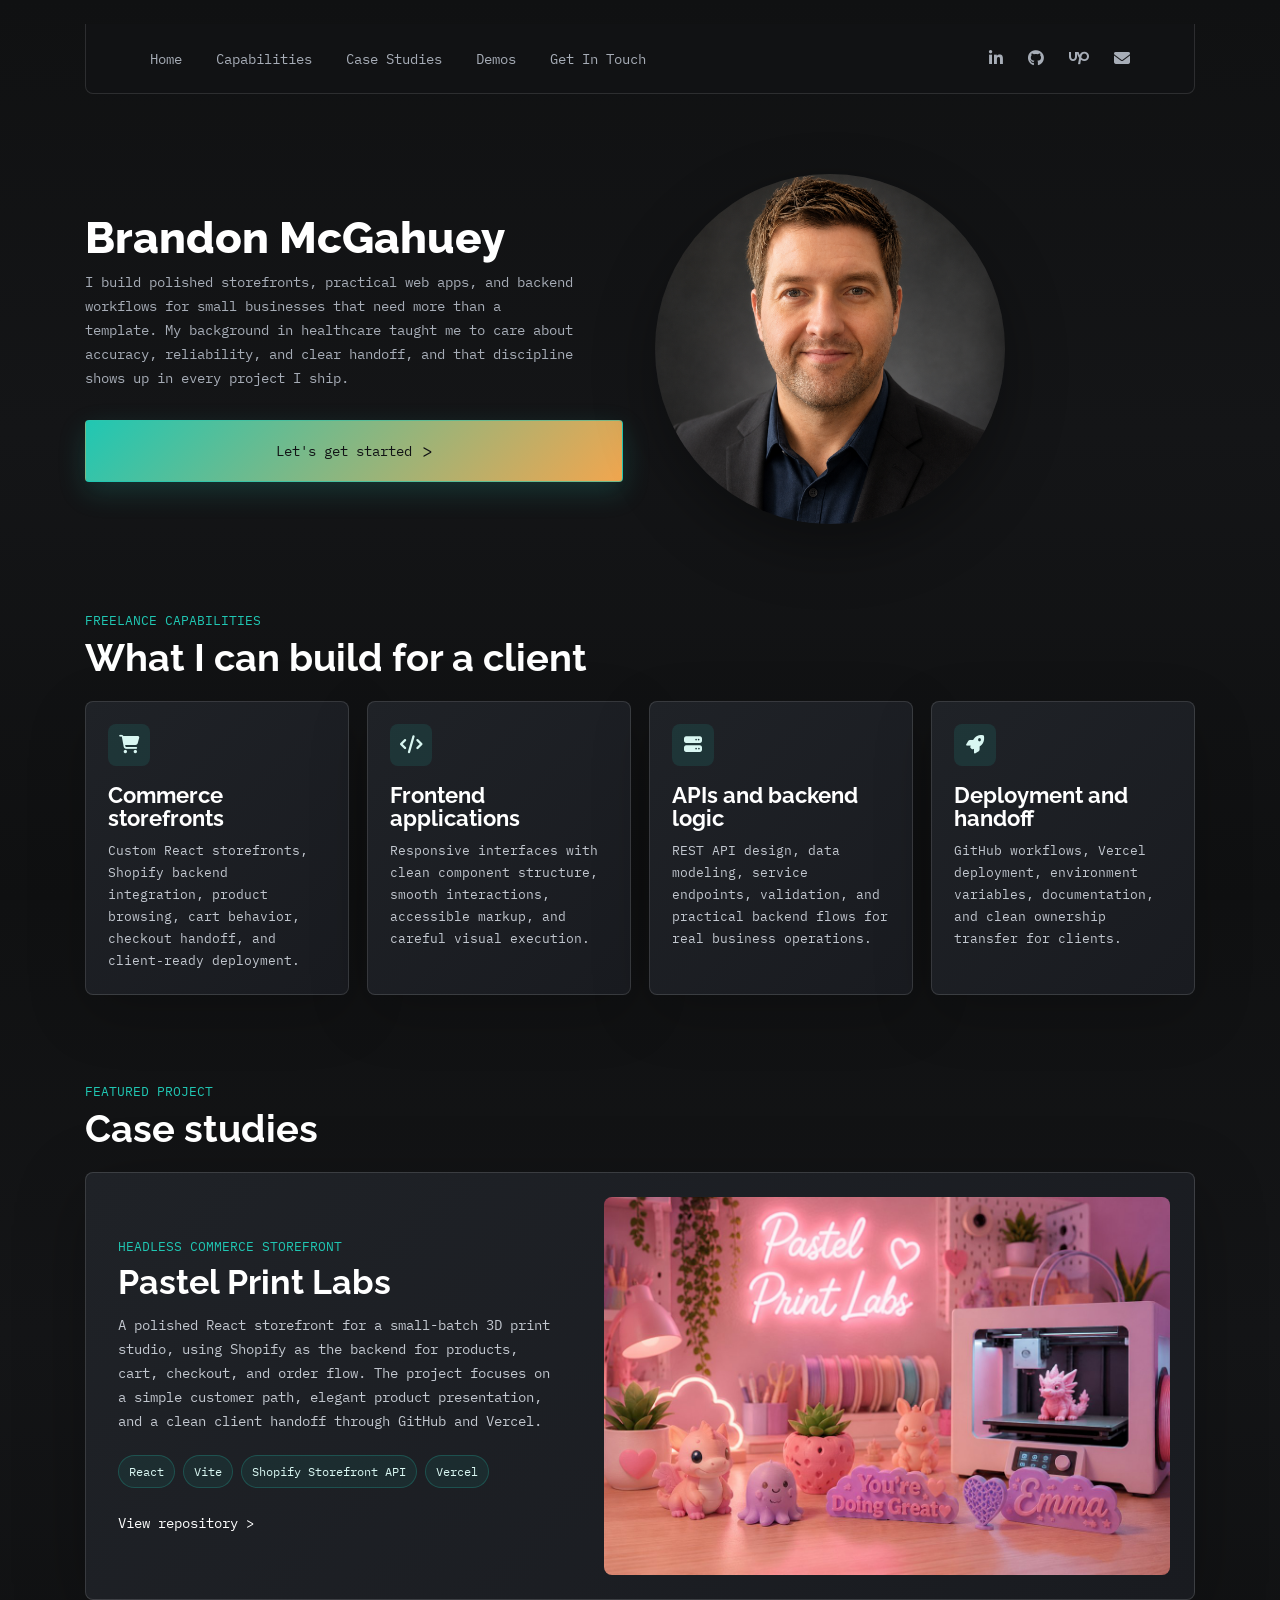
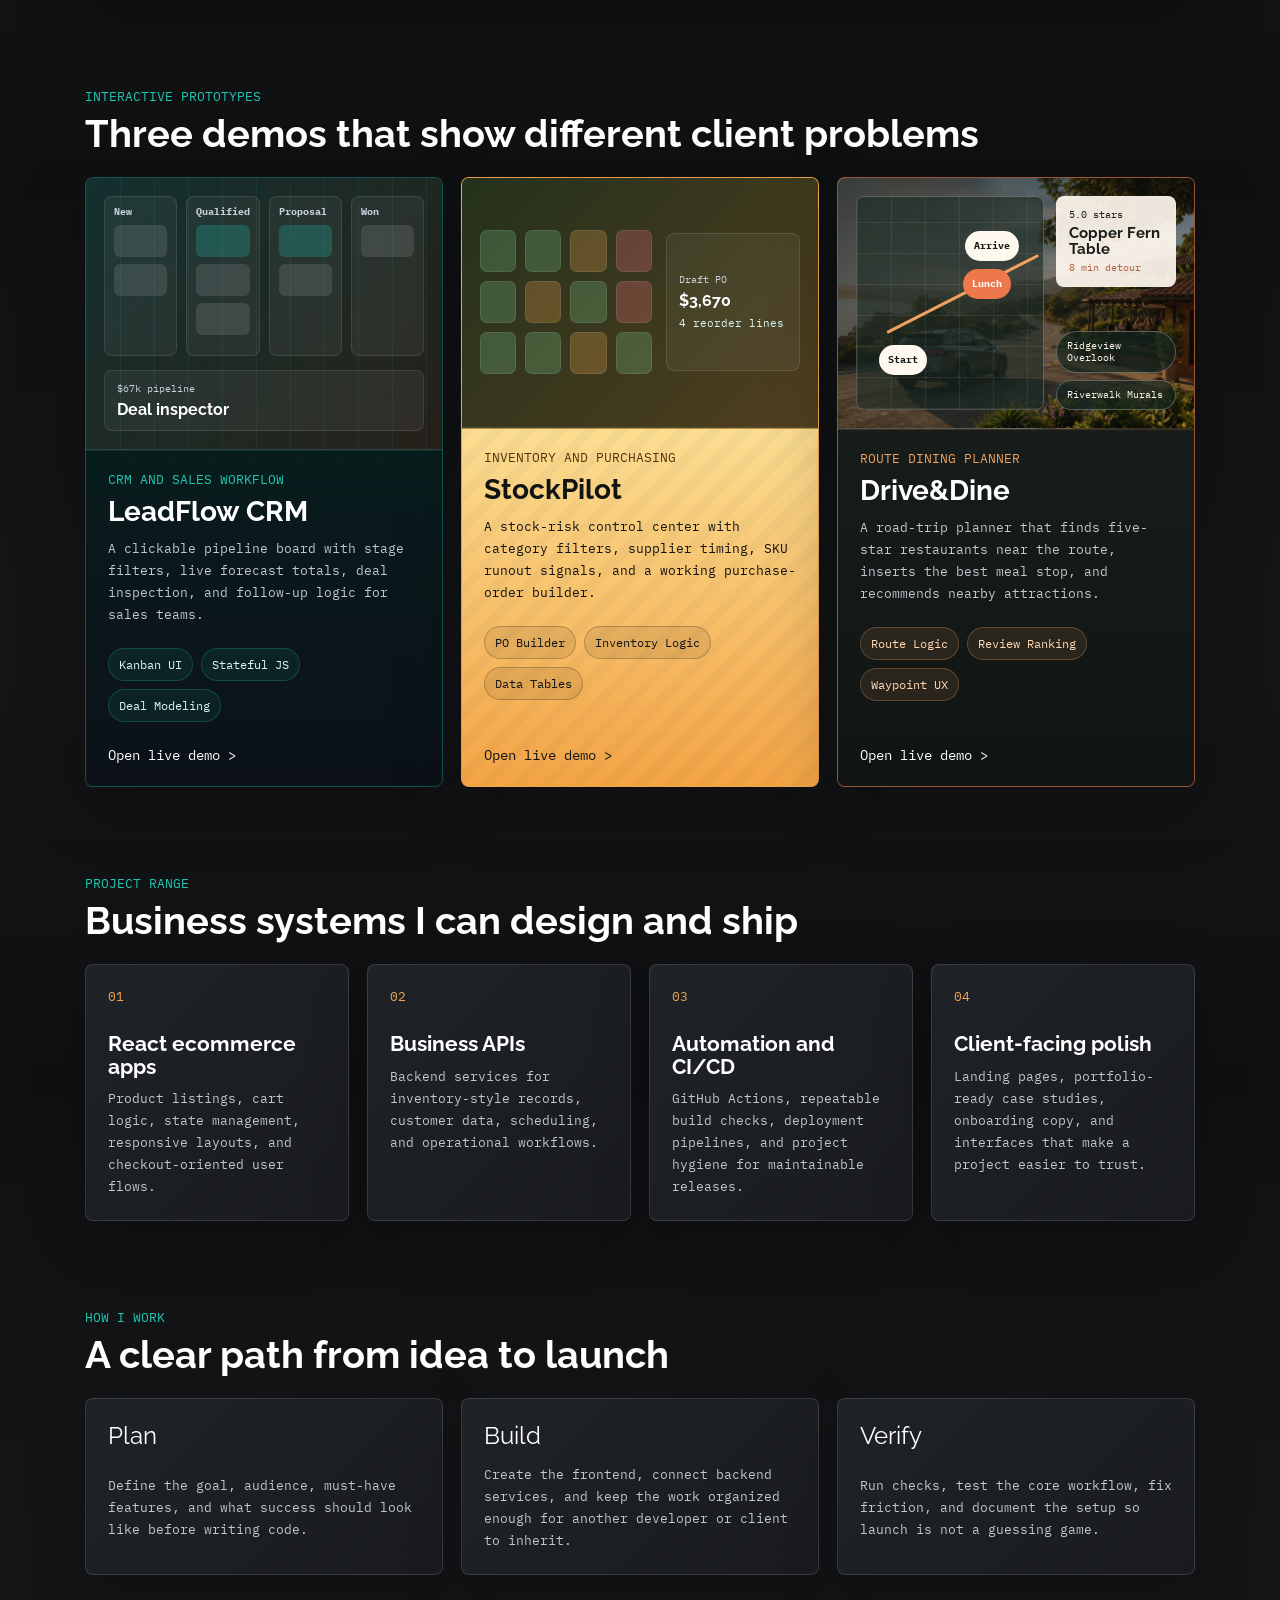
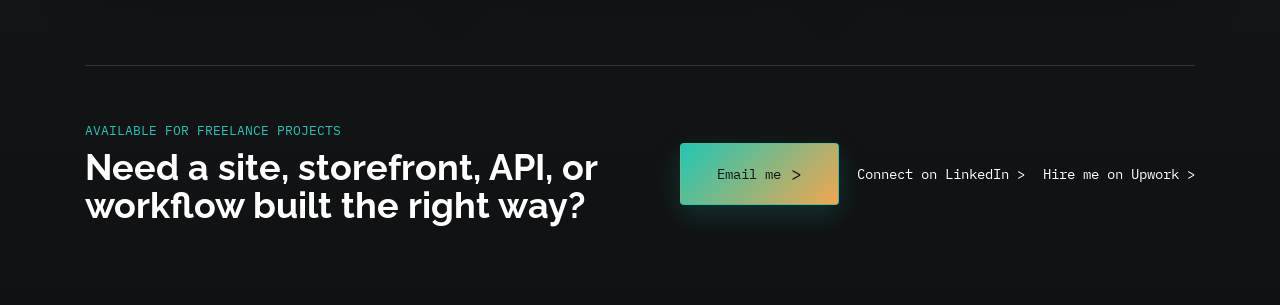
==== commit d8fffce9: "update project" ====
--- a/index.html
+++ b/index.html
@@ -314,45 +314,43 @@
               </div>
             </article>
 
-            <article class="demo-project-card booking-card">
+            <article class="demo-project-card drive-card">
               <a
-                class="demo-preview booking-preview"
-                href="projects/booksmart-scheduler/"
-                aria-label="Open BookSmart Atlas demo"
+                class="demo-preview drive-preview"
+                href="projects/drive-dine/"
+                aria-label="Open Drive&Dine demo"
               >
-                <div class="preview-atlas-map" aria-hidden="true">
-                  <span class="preview-map-label">Stay map</span>
-                  <i class="preview-route-line"></i>
-                  <b class="preview-node node-lake">01</b>
-                  <b class="preview-node node-town">02</b>
-                  <b class="preview-node node-trail">03</b>
-                </div>
-                <div class="preview-atlas-stack" aria-hidden="true">
-                  <span class="preview-atlas-photo photo-lake"></span>
-                  <span class="preview-atlas-photo photo-city"></span>
-                  <span class="preview-atlas-photo photo-cabin"></span>
-                </div>
-                <div class="preview-atlas-panel" aria-hidden="true">
-                  <span>Lake Tahoe</span>
-                  <strong>4 fit-ranked stays</strong>
-                  <em>$1,115 trip draft</em>
+                <div class="preview-drive-map" aria-hidden="true">
+                  <span class="preview-drive-route"></span>
+                  <b class="preview-drive-pin start">Start</b>
+                  <b class="preview-drive-pin meal">Lunch</b>
+                  <b class="preview-drive-pin end">Arrive</b>
+                </div>
+                <div class="preview-drive-card" aria-hidden="true">
+                  <span>5.0 stars</span>
+                  <strong>Copper Fern Table</strong>
+                  <em>8 min detour</em>
+                </div>
+                <div class="preview-drive-attractions" aria-hidden="true">
+                  <span>Ridgeview Overlook</span>
+                  <span>Riverwalk Murals</span>
                 </div>
               </a>
 
               <div class="demo-project-copy">
-                <p class="project-type">Travel decision system</p>
-                <h3>BookSmart Atlas</h3>
+                <p class="project-type">Route dining planner</p>
+                <h3>Drive&amp;Dine</h3>
                 <p>
-                  A stay-planning workspace with destination controls, guest
-                  steppers, fit filters, saved options, and live itinerary
-                  pricing.
+                  A road-trip planner that finds five-star restaurants near the
+                  route, inserts the best meal stop, and recommends nearby
+                  attractions.
                 </p>
                 <div class="project-tags">
-                  <span>Fit Ranking</span>
-                  <span>Trip State</span>
-                  <span>Interactive Cards</span>
-                </div>
-                <a class="project-link" href="projects/booksmart-scheduler/">
+                  <span>Route Logic</span>
+                  <span>Review Ranking</span>
+                  <span>Waypoint UX</span>
+                </div>
+                <a class="project-link" href="projects/drive-dine/">
                   Open live demo <span aria-hidden="true">&gt;</span>
                 </a>
               </div>
--- a/styles.css
+++ b/styles.css
@@ -518,6 +518,12 @@
   border-color: rgba(106, 126, 85, 0.58);
   background: #f1eee3;
   color: #10231f;
+}
+
+.drive-card {
+  border-color: rgba(236, 120, 76, 0.62);
+  background: #171d1a;
+  color: #fff8ef;
 }
 
 .demo-preview {
@@ -578,6 +584,15 @@
     linear-gradient(135deg, #10231f 0%, #3f543a 58%, #b86046 100%);
 }
 
+.drive-preview {
+  grid-template-columns: minmax(0, 1fr) 120px;
+  grid-template-rows: minmax(0, 1fr) auto;
+  gap: 12px;
+  background:
+    linear-gradient(135deg, rgba(12, 17, 16, 0.82), rgba(12, 17, 16, 0.25)),
+    url("images/drive-dine-hero.jpg") center / cover;
+}
+
 .preview-pipeline,
 .preview-week {
   display: grid;
@@ -923,6 +938,128 @@
   color: #9a4f39;
 }
 
+.drive-card .demo-project-copy {
+  border-top: 1px solid rgba(236, 120, 76, 0.24);
+  background: linear-gradient(180deg, #171d1a, #101513);
+}
+
+.drive-card .project-type {
+  color: #f0a05f;
+}
+
+.drive-card .project-tags span {
+  border-color: rgba(240, 160, 95, 0.28);
+  background: rgba(240, 160, 95, 0.1);
+  color: #ffd9b4;
+}
+
+.preview-drive-map {
+  position: relative;
+  grid-row: 1 / span 2;
+  min-height: 214px;
+  overflow: hidden;
+  border: 1px solid rgba(255, 248, 239, 0.18);
+  border-radius: 8px;
+  background:
+    repeating-linear-gradient(
+      0deg,
+      rgba(255, 248, 239, 0.08) 0 1px,
+      transparent 1px 31px
+    ),
+    repeating-linear-gradient(
+      90deg,
+      rgba(255, 248, 239, 0.07) 0 1px,
+      transparent 1px 34px
+    ),
+    rgba(28, 42, 36, 0.62);
+}
+
+.preview-drive-route {
+  position: absolute;
+  left: 30px;
+  top: 134px;
+  width: 170px;
+  height: 3px;
+  border-radius: 999px;
+  background: #f0a05f;
+  transform: rotate(-27deg);
+  transform-origin: left center;
+}
+
+.preview-drive-pin {
+  position: absolute;
+  display: inline-flex;
+  min-height: 30px;
+  align-items: center;
+  border-radius: 999px;
+  padding: 0 9px;
+  background: #fff8ef;
+  color: #171d1a;
+  font-family: "IBM Plex Mono", monospace;
+  font-size: 10px;
+  font-style: normal;
+}
+
+.preview-drive-pin.start {
+  left: 22px;
+  bottom: 34px;
+}
+
+.preview-drive-pin.meal {
+  left: 106px;
+  top: 72px;
+  background: #ec784c;
+  color: #ffffff;
+}
+
+.preview-drive-pin.end {
+  right: 24px;
+  top: 34px;
+}
+
+.preview-drive-card {
+  display: grid;
+  gap: 5px;
+  align-self: start;
+  border: 1px solid rgba(255, 248, 239, 0.2);
+  border-radius: 8px;
+  padding: 12px;
+  background: rgba(255, 248, 239, 0.92);
+  color: #171d1a;
+}
+
+.preview-drive-card span,
+.preview-drive-card em,
+.preview-drive-attractions span {
+  font-family: "IBM Plex Mono", monospace;
+  font-size: 10px;
+  font-style: normal;
+  line-height: 1.2;
+}
+
+.preview-drive-card strong {
+  font-family: "Raleway", sans-serif;
+  font-size: 15px;
+  line-height: 1.05;
+}
+
+.preview-drive-card em {
+  color: #b85f3f;
+}
+
+.preview-drive-attractions {
+  display: grid;
+  gap: 7px;
+}
+
+.preview-drive-attractions span {
+  border: 1px solid rgba(255, 248, 239, 0.28);
+  border-radius: 999px;
+  padding: 8px 10px;
+  background: rgba(20, 36, 31, 0.72);
+  color: #fff8ef;
+}
+
 .demo-project-copy {
   display: flex;
   flex: 1;
